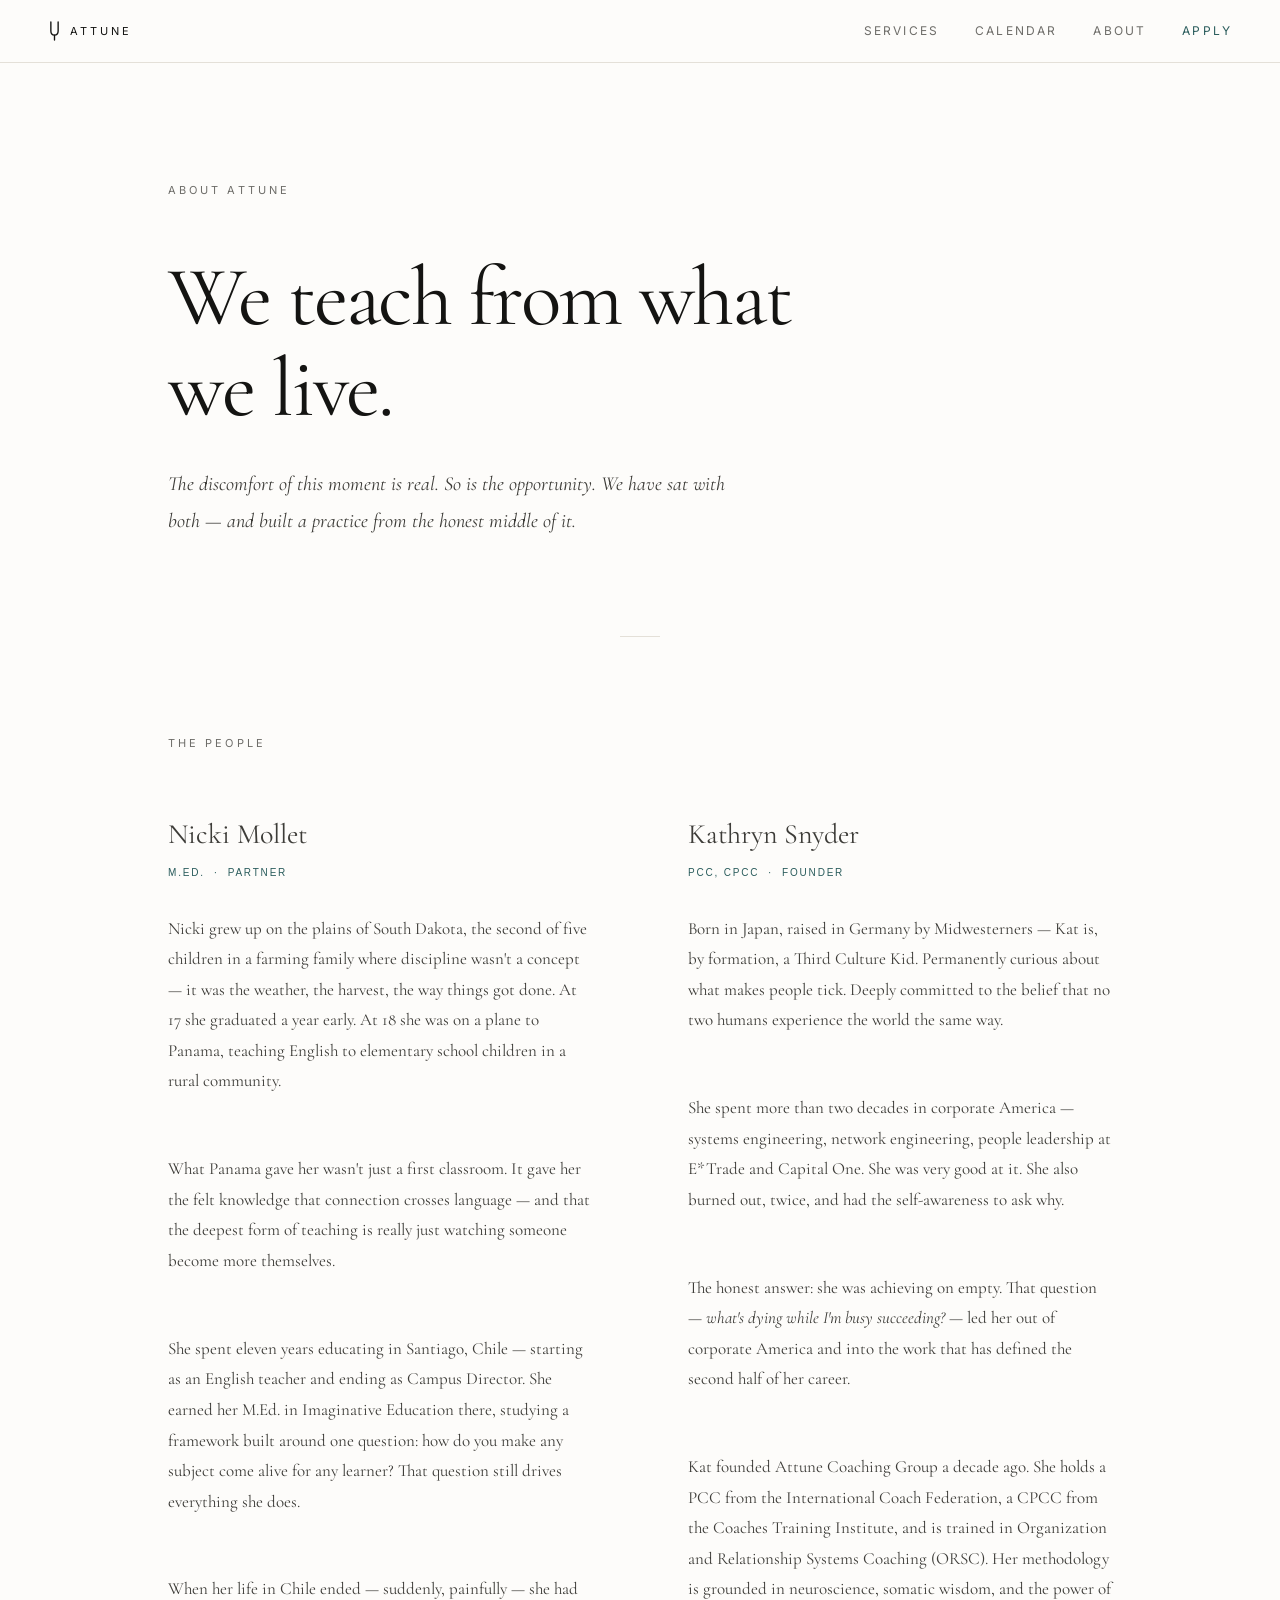
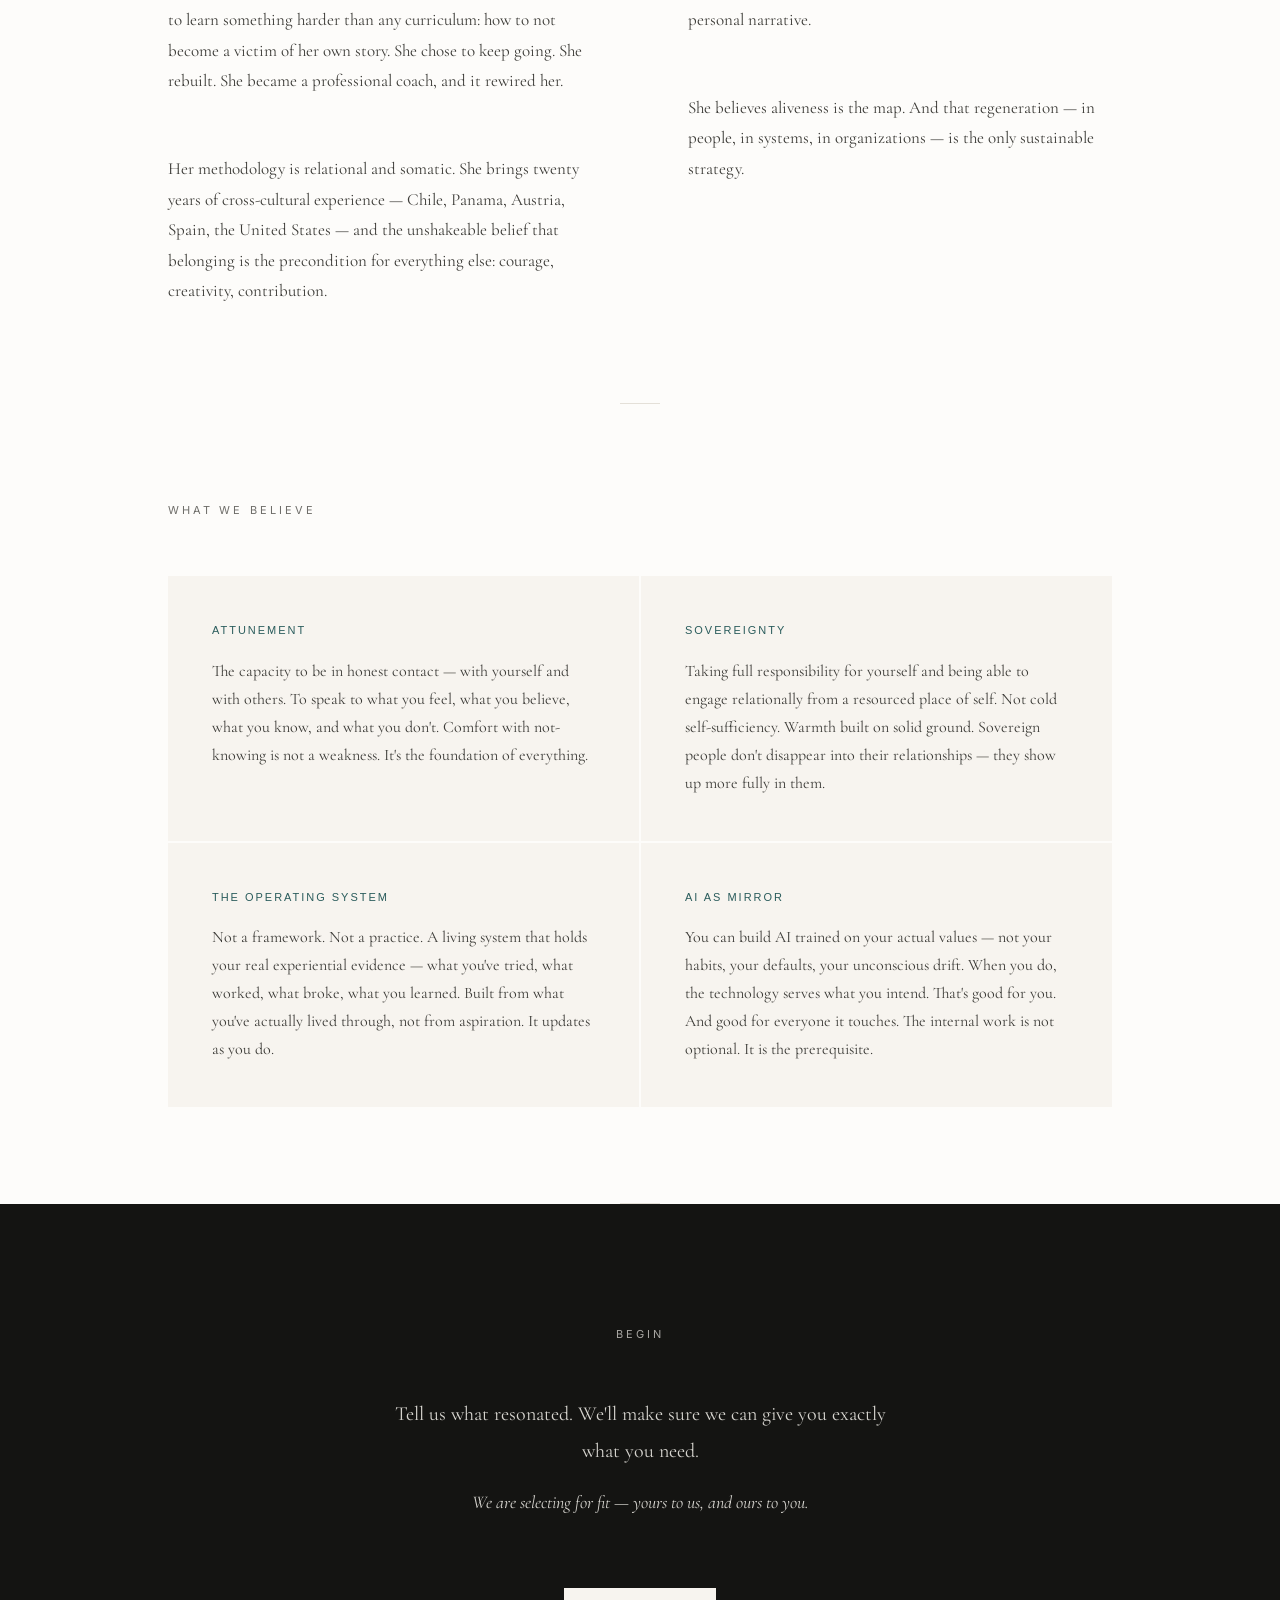
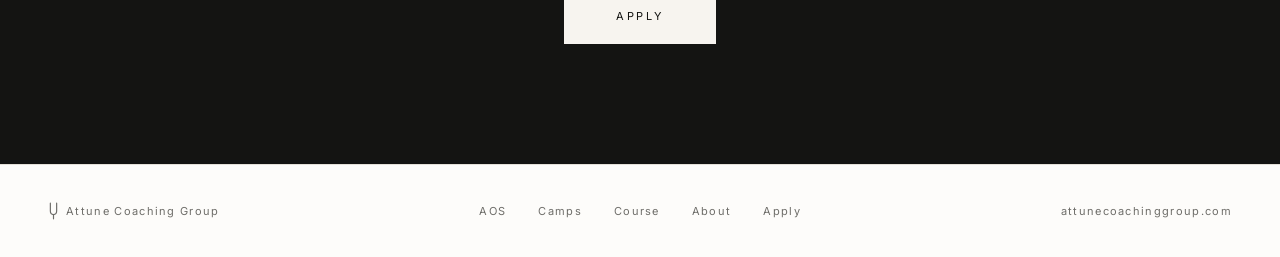
==== about.html @ bf40c465 "Launch Attune website with accessibility improvements Initial commit of the Attune Coaching Group we" ====
<!DOCTYPE html>
<html lang="en">
<head>
  <meta charset="UTF-8">
  <meta name="viewport" content="width=device-width, initial-scale=1.0">
  <title>About — Attune</title>
  <link rel="icon" type="image/svg+xml" href="favicon.svg">
  <link rel="stylesheet" href="style.css">
  <style>
    .about-hero { padding: 180px 48px 96px; max-width: var(--wide); margin: 0 auto; }
    .about-hero h1 { max-width: 700px; }
    .about-hero p { font-size: 20px; color: var(--mid); font-style: italic; max-width: 560px; margin-top: 32px; }
    .team-full { display: grid; grid-template-columns: 1fr 1fr; gap: 96px; margin-top: 56px; }
    @media (max-width: 700px) { .team-full { grid-template-columns: 1fr; gap: 64px; } }
    .team-full .name { font-size: 28px; font-weight: normal; margin-bottom: 4px; }
    .team-full .title {
      font-family: 'Helvetica Neue', Arial, sans-serif;
      font-size: 10px; letter-spacing: 0.18em;
      text-transform: uppercase; color: var(--accent); margin-bottom: 32px;
    }
    .team-full p { font-size: 17px; color: var(--mid); line-height: 1.8; }
    .belief-grid { display: grid; grid-template-columns: 1fr 1fr; gap: 2px; margin-top: 56px; }
    @media (max-width: 640px) { .belief-grid { grid-template-columns: 1fr; } }
    .belief { background: var(--cream); padding: 44px; }
    .belief strong { display: block; font-family: 'Helvetica Neue', Arial, sans-serif; font-size: 11px; letter-spacing: 0.18em; text-transform: uppercase; color: var(--accent); margin-bottom: 16px; font-weight: normal; }
    .belief p { font-size: 16px; color: var(--mid); line-height: 1.75; margin: 0; }
  </style>
</head>
<body>
<a class="skip-link" href="#main-content">Skip to main content</a>

<nav aria-label="Main navigation">
  <a href="index.html" class="nav-logo"><svg xmlns="http://www.w3.org/2000/svg" width="13" height="20" viewBox="0 0 14 22" fill="none" stroke="currentColor" stroke-width="1.5" stroke-linecap="round" stroke-linejoin="round" aria-hidden="true" focusable="false"><path d="M3 1v10q0 4.5 4 4.5q4 0 4-4.5v-10"/><line x1="7" y1="15.5" x2="7" y2="21"/></svg>Attune</a>
  <div class="nav-links">
    <a href="index.html#work">Services</a>
    <a href="calendar.html">Calendar</a>
    <a href="about.html">About</a>
    <a href="apply.html" class="cta">Apply</a>
  </div>
</nav>

<main id="main-content">
<div class="about-hero">
  <span class="label">About Attune</span>
  <h1>We teach from what we live.</h1>
  <p>The discomfort of this moment is real. So is the opportunity. We have sat with both — and built a practice from the honest middle of it.</p>
</div>

<div class="divider"></div>

<section class="wide">
  <span class="label">The People</span>
  <div class="team-full">
    <div>
      <p class="name">Nicki Mollet</p>
      <p class="title">M.Ed. &nbsp;·&nbsp; Partner</p>
      <p>Nicki grew up on the plains of South Dakota, the second of five children in a farming family where discipline wasn't a concept — it was the weather, the harvest, the way things got done. At 17 she graduated a year early. At 18 she was on a plane to Panama, teaching English to elementary school children in a rural community.</p>
      <br>
      <p>What Panama gave her wasn't just a first classroom. It gave her the felt knowledge that connection crosses language — and that the deepest form of teaching is really just watching someone become more themselves.</p>
      <br>
      <p>She spent eleven years educating in Santiago, Chile — starting as an English teacher and ending as Campus Director. She earned her M.Ed. in Imaginative Education there, studying a framework built around one question: how do you make any subject come alive for any learner? That question still drives everything she does.</p>
      <br>
      <p>When her life in Chile ended — suddenly, painfully — she had to learn something harder than any curriculum: how to not become a victim of her own story. She chose to keep going. She rebuilt. She became a professional coach, and it rewired her.</p>
      <br>
      <p>Her methodology is relational and somatic. She brings twenty years of cross-cultural experience — Chile, Panama, Austria, Spain, the United States — and the unshakeable belief that belonging is the precondition for everything else: courage, creativity, contribution.</p>
    </div>
    <div>
      <p class="name">Kathryn Snyder</p>
      <p class="title">PCC, CPCC &nbsp;·&nbsp; Founder</p>
      <p>Born in Japan, raised in Germany by Midwesterners — Kat is, by formation, a Third Culture Kid. Permanently curious about what makes people tick. Deeply committed to the belief that no two humans experience the world the same way.</p>
      <br>
      <p>She spent more than two decades in corporate America — systems engineering, network engineering, people leadership at E*Trade and Capital One. She was very good at it. She also burned out, twice, and had the self-awareness to ask why.</p>
      <br>
      <p>The honest answer: she was achieving on empty. That question — <em>what's dying while I'm busy succeeding?</em> — led her out of corporate America and into the work that has defined the second half of her career.</p>
      <br>
      <p>Kat founded Attune Coaching Group a decade ago. She holds a PCC from the International Coach Federation, a CPCC from the Coaches Training Institute, and is trained in Organization and Relationship Systems Coaching (ORSC). Her methodology is grounded in neuroscience, somatic wisdom, and the power of personal narrative.</p>
      <br>
      <p>She believes aliveness is the map. And that regeneration — in people, in systems, in organizations — is the only sustainable strategy.</p>
    </div>
  </div>
</section>

<div class="divider"></div>

<section class="wide">
  <span class="label">What We Believe</span>
  <div class="belief-grid">
    <div class="belief">
      <strong>Attunement</strong>
      <p>The capacity to be in honest contact — with yourself and with others. To speak to what you feel, what you believe, what you know, and what you don't. Comfort with not-knowing is not a weakness. It's the foundation of everything.</p>
    </div>
    <div class="belief">
      <strong>Sovereignty</strong>
      <p>Taking full responsibility for yourself and being able to engage relationally from a resourced place of self. Not cold self-sufficiency. Warmth built on solid ground. Sovereign people don't disappear into their relationships — they show up more fully in them.</p>
    </div>
    <div class="belief">
      <strong>The Operating System</strong>
      <p>Not a framework. Not a practice. A living system that holds your real experiential evidence — what you've tried, what worked, what broke, what you learned. Built from what you've actually lived through, not from aspiration. It updates as you do.</p>
    </div>
    <div class="belief">
      <strong>AI as Mirror</strong>
      <p>You can build AI trained on your actual values — not your habits, your defaults, your unconscious drift. When you do, the technology serves what you intend. That's good for you. And good for everyone it touches. The internal work is not optional. It is the prerequisite.</p>
    </div>
  </div>
</section>

<div class="divider"></div>

<div class="cta-section">
  <span class="label">Begin</span>
  <p>Tell us what resonated. We'll make sure we can give you exactly what you need.</p>
  <p style="font-style: italic; font-size: 18px;">We are selecting for fit — yours to us, and ours to you.</p>
  <a href="mailto:nicki@attunecoachinggroup.com,kathryn@attunecoachinggroup.com?subject=Attune%20%E2%80%94%20Let%27s%20connect&body=Hi%20Nicki%20and%20Kat%2C%0A%0AWhat%20resonated%20with%20me%3A%0A%0AWhat%20I%27m%20looking%20for%3A%0A%0A" class="btn btn-light">Apply</a>
</div>

</main>

<footer>
  <span style="display:inline-flex;align-items:center;gap:7px;"><svg xmlns="http://www.w3.org/2000/svg" width="11" height="18" viewBox="0 0 14 22" fill="none" stroke="currentColor" stroke-width="1.5" stroke-linecap="round" stroke-linejoin="round"><path d="M3 1v10q0 4.5 4 4.5q4 0 4-4.5v-10"/><line x1="7" y1="15.5" x2="7" y2="21"/></svg>Attune Coaching Group</span>
  <div style="display:flex; gap: 32px;">
    <a href="aos.html">AOS</a>
    <a href="camps.html">Camps</a>
    <a href="course.html">Course</a>
    <a href="about.html">About</a>
    <a href="apply.html">Apply</a>
  </div>
  <span>attunecoachinggroup.com</span>
</footer>

</body>
</html>
---- style.css ----
@import url('https://fonts.googleapis.com/css2?family=Cormorant+Garamond:ital,wght@0,300;0,400;0,500;1,300;1,400;1,500&family=Inter:wght@300;400;500&display=swap');

*, *::before, *::after { box-sizing: border-box; margin: 0; padding: 0; }

:root {
  --cream: #F7F4EF;
  --white: #FDFCFA;
  --dark: #141412;
  --mid: #3D3C38;
  --muted: #6E6D69;
  --accent: #2A5C5C;
  --rule: #E4E0D8;
  --max: 680px;
  --wide: 1040px;
}

html { scroll-behavior: smooth; }

/* Skip navigation — visible on focus only */
.skip-link {
  position: absolute;
  top: -56px;
  left: 24px;
  z-index: 999;
  padding: 14px 24px;
  background: var(--accent);
  color: #fff;
  font-family: 'Inter', 'Helvetica Neue', Arial, sans-serif;
  font-size: 14px;
  letter-spacing: 0.05em;
  text-decoration: none;
  border-radius: 0 0 4px 4px;
  transition: top 0.15s ease;
}
.skip-link:focus { top: 0; }

/* Keyboard focus — visible and styled */
:focus-visible {
  outline: 2px solid var(--accent);
  outline-offset: 3px;
}
a:focus-visible { border-radius: 1px; }

body {
  background: var(--white);
  color: var(--dark);
  font-family: 'Cormorant Garamond', Georgia, serif;
  font-size: 19px;
  line-height: 1.85;
  -webkit-font-smoothing: antialiased;
}

/* NAV */
nav {
  position: fixed;
  top: 0; left: 0; right: 0;
  z-index: 100;
  padding: 20px 48px;
  display: flex;
  justify-content: space-between;
  align-items: center;
  background: rgba(253,252,250,0.92);
  backdrop-filter: blur(12px);
  border-bottom: 1px solid var(--rule);
}
.nav-logo {
  font-family: 'Inter', 'Helvetica Neue', Arial, sans-serif;
  font-size: 11px;
  letter-spacing: 0.28em;
  text-transform: uppercase;
  color: var(--dark);
  text-decoration: none;
  display: inline-flex;
  align-items: center;
  gap: 9px;
}
.nav-logo svg { flex-shrink: 0; }
.nav-links {
  display: flex;
  gap: 36px;
  align-items: center;
}
.nav-links a {
  font-family: 'Inter', 'Helvetica Neue', Arial, sans-serif;
  font-size: 12px;
  letter-spacing: 0.18em;
  text-transform: uppercase;
  color: var(--muted);
  text-decoration: none;
  transition: color 0.2s;
}
.nav-links a:hover { color: var(--dark); }
.nav-links a.cta { color: var(--accent); }

/* LAYOUT */
section {
  max-width: var(--max);
  margin: 0 auto;
  padding: 96px 24px;
}
section.wide {
  max-width: var(--wide);
  padding: 96px 48px;
}
section.full {
  max-width: 100%;
  padding: 120px 48px;
}
@media (max-width: 600px) {
  nav { padding: 20px 24px; }
  section, section.wide, section.full { padding: 72px 24px; }
}

/* TYPOGRAPHY */
.label {
  font-family: 'Inter', 'Helvetica Neue', Arial, sans-serif;
  font-size: 11px;
  letter-spacing: 0.28em;
  text-transform: uppercase;
  color: var(--muted);
  margin-bottom: 52px;
  display: block;
}
h1 {
  font-size: clamp(44px, 7vw, 84px);
  font-weight: normal;
  line-height: 1.08;
  letter-spacing: -0.025em;
}
h2 {
  font-size: clamp(28px, 4vw, 44px);
  font-weight: normal;
  line-height: 1.2;
  letter-spacing: -0.01em;
}
h3 {
  font-size: 22px;
  font-weight: normal;
  margin-bottom: 16px;
}
p { margin-bottom: 22px; }
p:last-child { margin-bottom: 0; }
em { font-style: italic; }

/* DIVIDER */
.divider {
  width: 40px;
  height: 1px;
  background: var(--rule);
  margin: 0 auto;
}

/* BUTTONS */
.btn {
  display: inline-block;
  font-family: 'Inter', 'Helvetica Neue', Arial, sans-serif;
  font-size: 11px;
  letter-spacing: 0.22em;
  text-transform: uppercase;
  text-decoration: none;
  padding: 18px 52px;
  transition: opacity 0.2s;
}
.btn-dark { background: var(--dark); color: var(--cream); }
.btn-light { background: var(--cream); color: var(--dark); }
.btn:hover { opacity: 0.75; }

/* CTA SECTION */
.cta-section {
  background: var(--dark);
  color: var(--cream);
  text-align: center;
  padding: 120px 24px;
}
.cta-section .label { color: rgba(247,244,239,0.65); }
.cta-section p { color: rgba(247,244,239,0.85); max-width: 520px; margin: 0 auto 16px; font-size: 20px; }
.cta-section .note { font-size: 13px; font-family: 'Inter', 'Helvetica Neue', Arial, sans-serif; letter-spacing: 0.1em; color: rgba(247,244,239,0.6); margin-top: 28px; }
.cta-section .btn { margin-top: 52px; }

.offer-subtitle {
  font-family: 'Inter', 'Helvetica Neue', Arial, sans-serif;
  font-size: 10px;
  letter-spacing: 0.14em;
  text-transform: uppercase;
  margin-bottom: 20px;
  font-style: normal;
  display: block;
}
.offer-card.featured .offer-subtitle { color: rgba(247,244,239,0.65); }
.offer-card .offer-subtitle { color: var(--muted); }

/* FOOTER */
footer {
  padding: 36px 48px;
  display: flex;
  justify-content: space-between;
  align-items: center;
  font-family: 'Inter', 'Helvetica Neue', Arial, sans-serif;
  font-size: 11px;
  letter-spacing: 0.12em;
  color: var(--muted);
  border-top: 1px solid var(--rule);
}
footer a { color: var(--muted); text-decoration: none; }
footer a:hover { color: var(--dark); }
@media (max-width: 600px) {
  footer { flex-direction: column; gap: 12px; text-align: center; padding: 36px 24px; }
}

/* LISTS */
ul.clean { list-style: none; }
ul.clean li {
  padding: 14px 0;
  font-size: 16px;
  line-height: 1.6;
  color: var(--mid);
  border-bottom: 1px solid var(--rule);
}
ul.clean li:last-child { border-bottom: none; }

ul.dashed { list-style: none; }
ul.dashed li {
  padding: 14px 0 14px 20px;
  font-size: 16px;
  line-height: 1.6;
  color: var(--mid);
  border-bottom: 1px solid var(--rule);
  position: relative;
}
ul.dashed li::before { content: '—'; position: absolute; left: 0; color: var(--accent); }
ul.dashed li:last-child { border-bottom: none; }
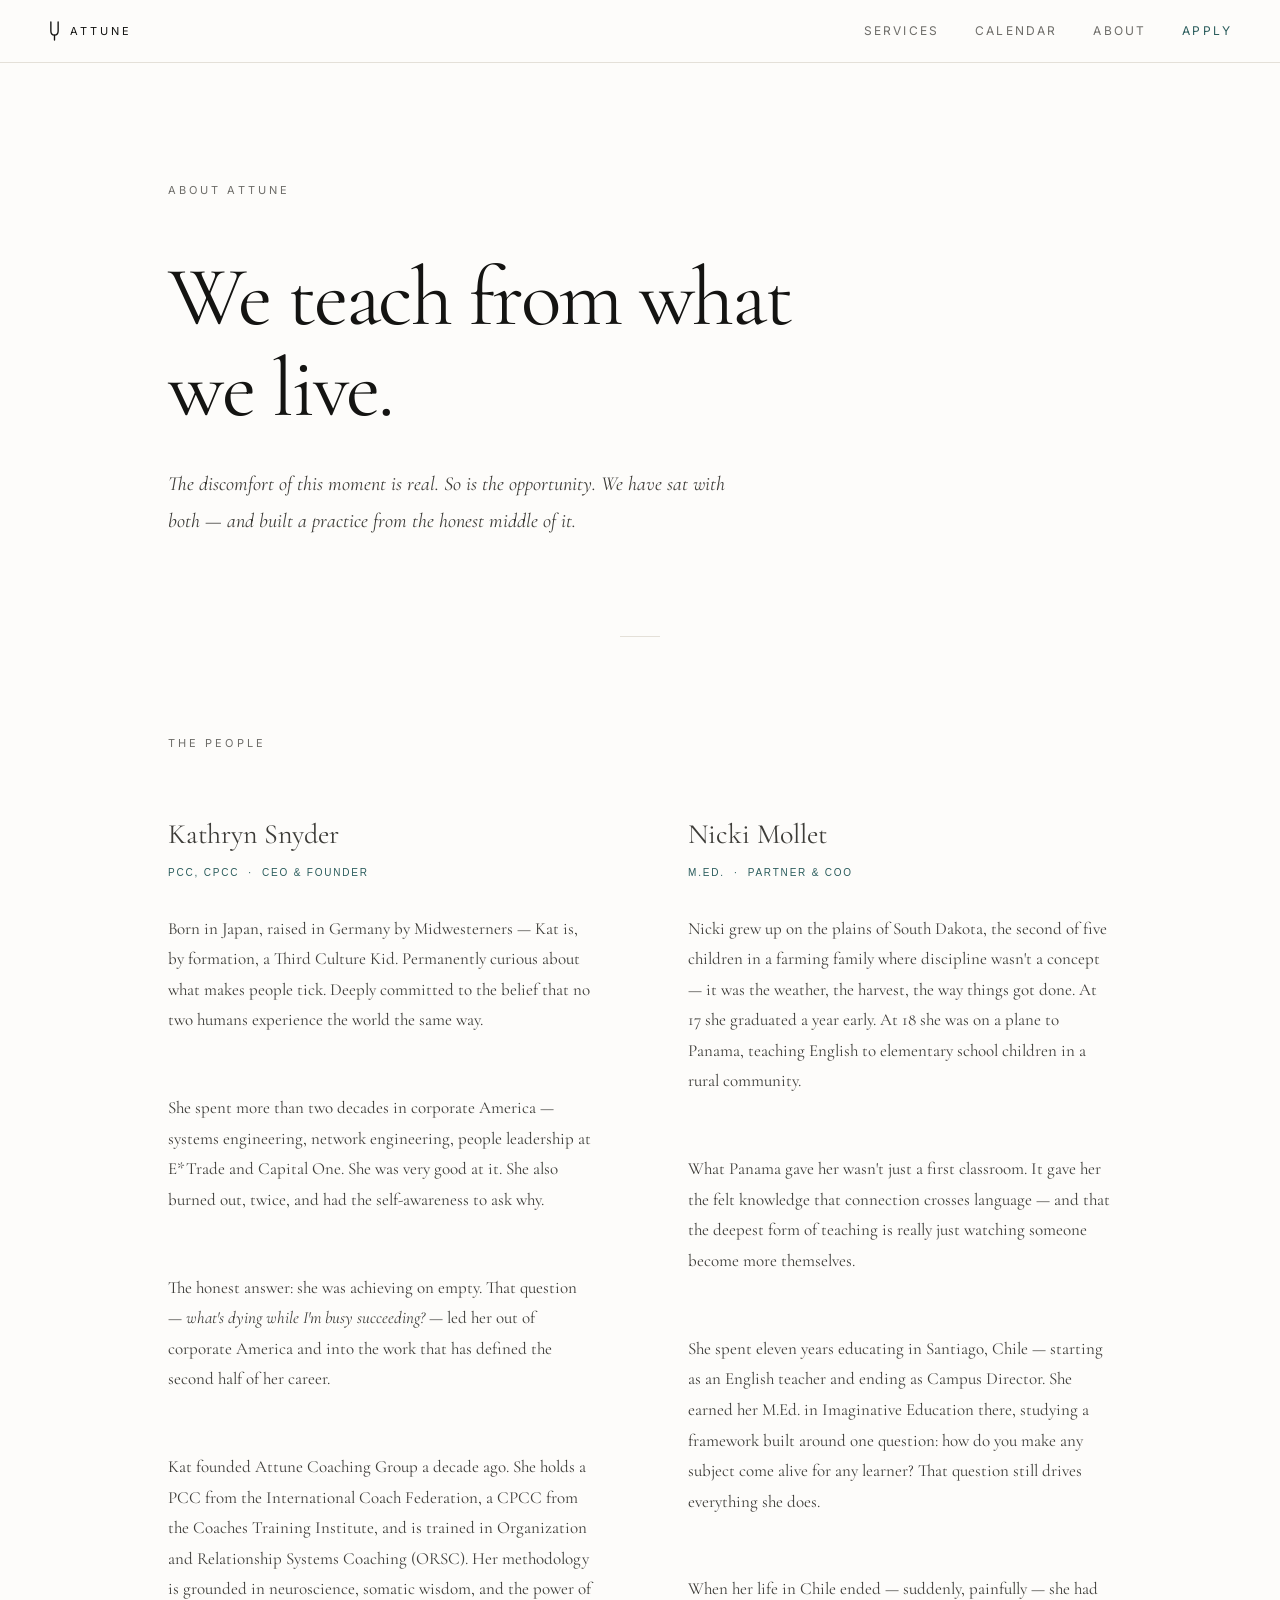
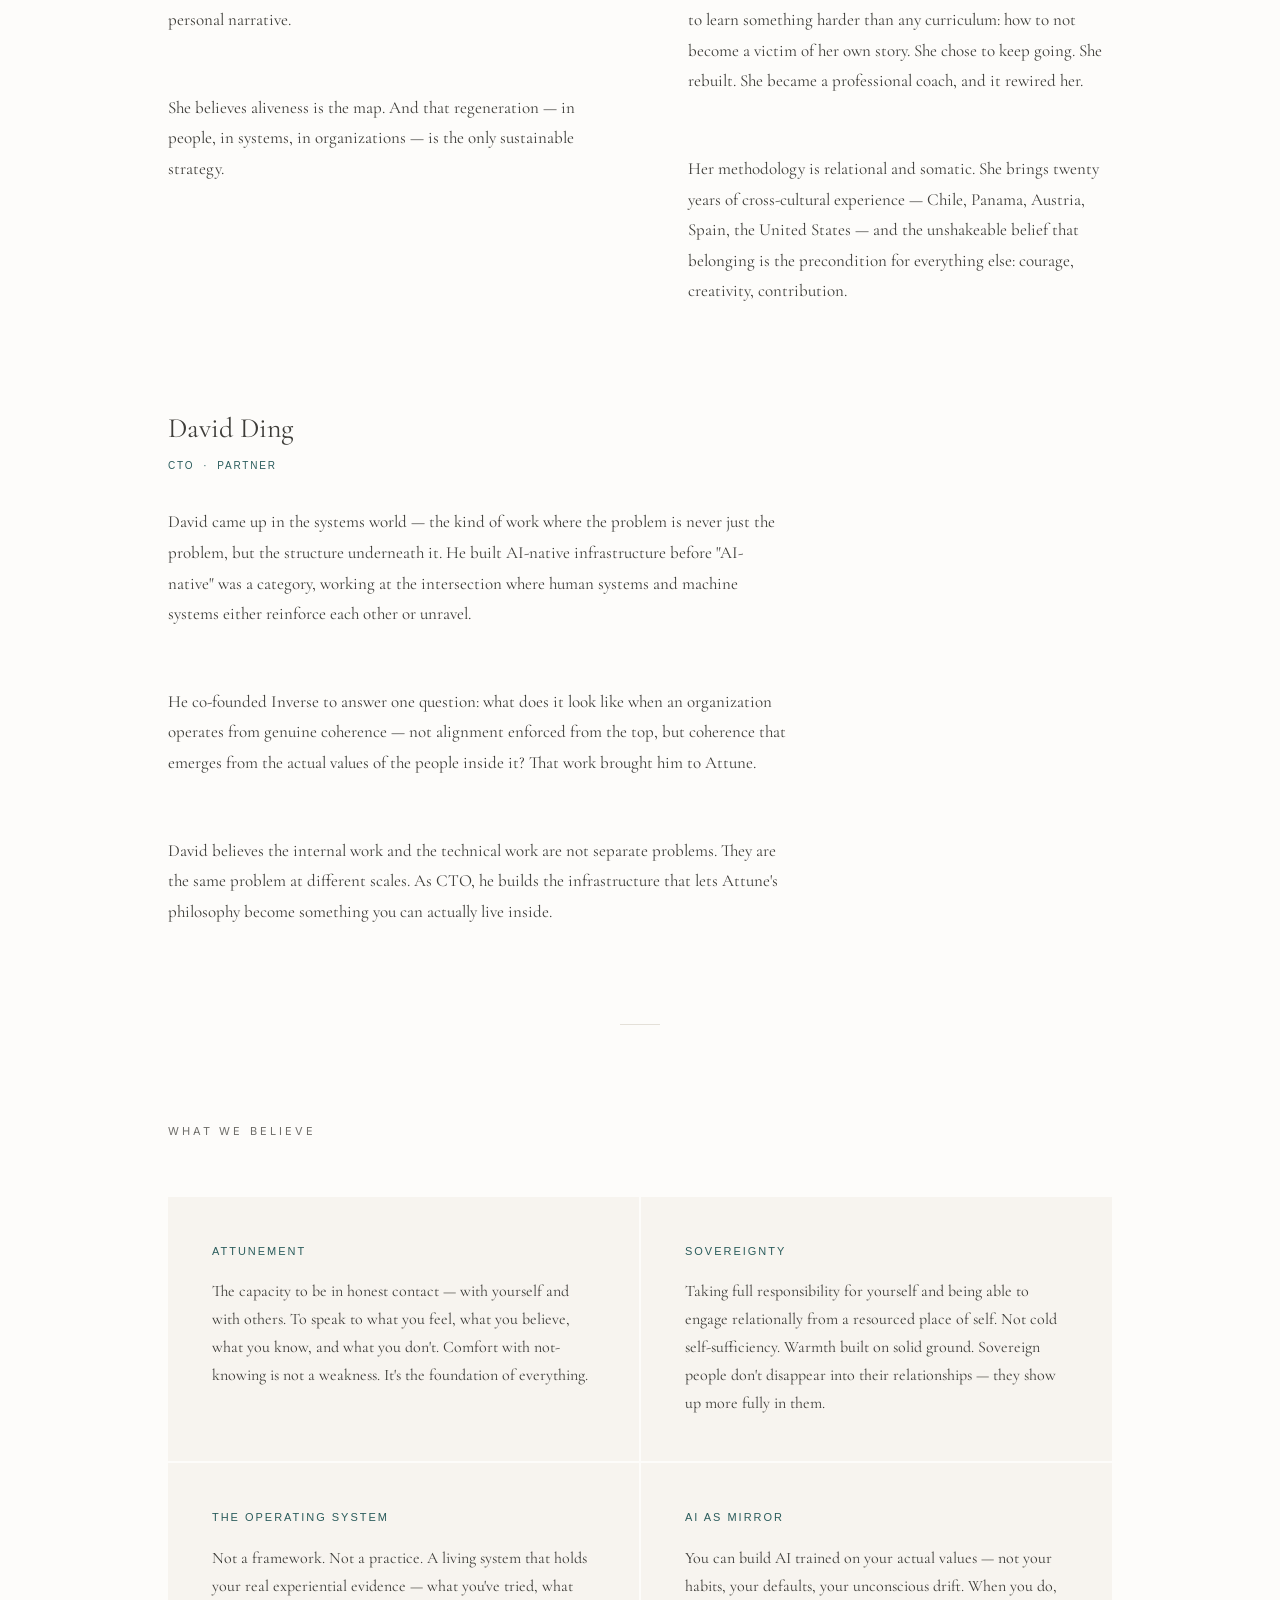
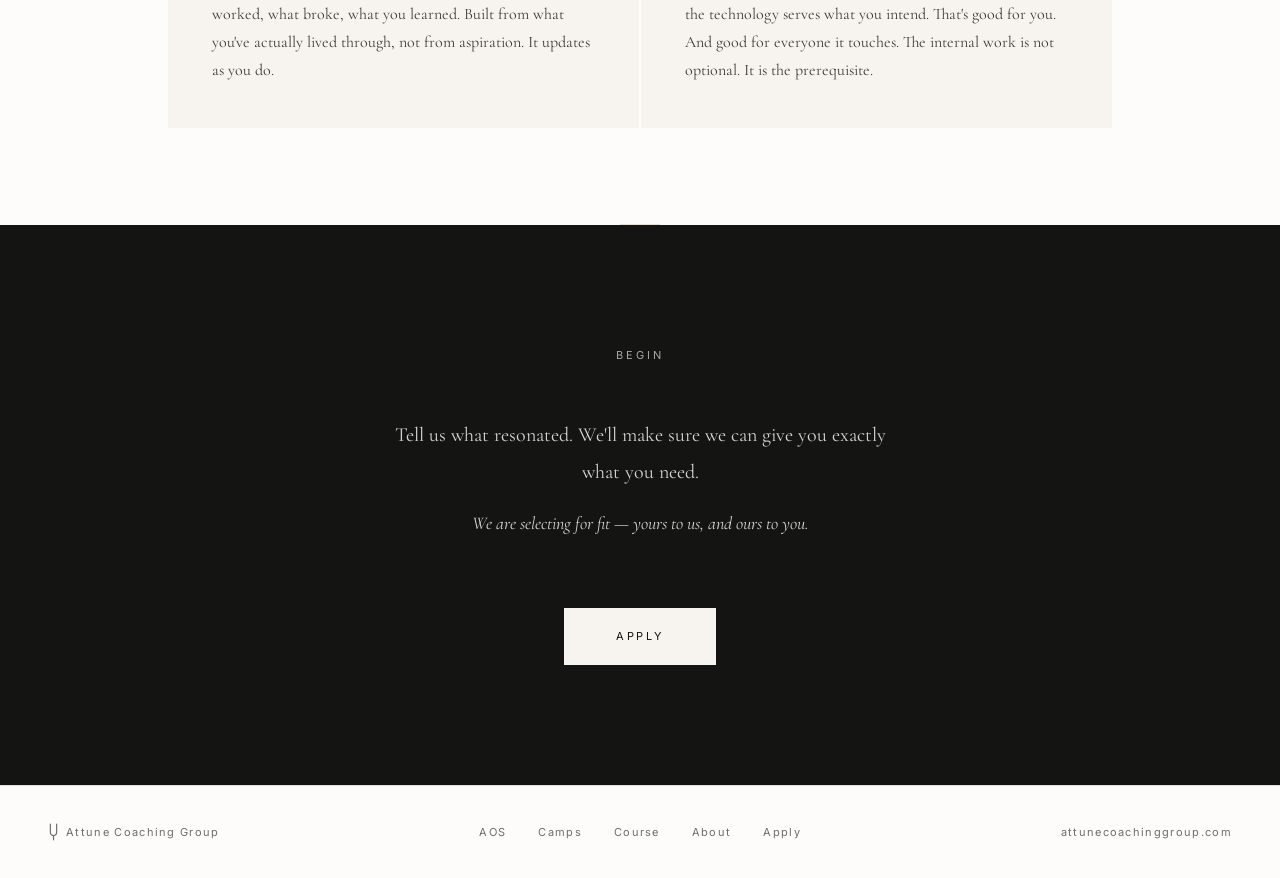
==== commit 342664a8: "Add David Ding as CTO; update Kat to CEO & Founder, Nicki to Partner & COO David's full bio on the a" ====
--- a/about.html
+++ b/about.html
@@ -12,6 +12,8 @@
     .about-hero p { font-size: 20px; color: var(--mid); font-style: italic; max-width: 560px; margin-top: 32px; }
     .team-full { display: grid; grid-template-columns: 1fr 1fr; gap: 96px; margin-top: 56px; }
     @media (max-width: 700px) { .team-full { grid-template-columns: 1fr; gap: 64px; } }
+    .team-cto { grid-column: 1 / -1; }
+    .team-cto .cto-bio { max-width: 620px; }
     .team-full .name { font-size: 28px; font-weight: normal; margin-bottom: 4px; }
     .team-full .title {
       font-family: 'Helvetica Neue', Arial, sans-serif;
@@ -52,8 +54,21 @@
   <span class="label">The People</span>
   <div class="team-full">
     <div>
+      <p class="name">Kathryn Snyder</p>
+      <p class="title">PCC, CPCC &nbsp;·&nbsp; CEO &amp; Founder</p>
+      <p>Born in Japan, raised in Germany by Midwesterners — Kat is, by formation, a Third Culture Kid. Permanently curious about what makes people tick. Deeply committed to the belief that no two humans experience the world the same way.</p>
+      <br>
+      <p>She spent more than two decades in corporate America — systems engineering, network engineering, people leadership at E*Trade and Capital One. She was very good at it. She also burned out, twice, and had the self-awareness to ask why.</p>
+      <br>
+      <p>The honest answer: she was achieving on empty. That question — <em>what's dying while I'm busy succeeding?</em> — led her out of corporate America and into the work that has defined the second half of her career.</p>
+      <br>
+      <p>Kat founded Attune Coaching Group a decade ago. She holds a PCC from the International Coach Federation, a CPCC from the Coaches Training Institute, and is trained in Organization and Relationship Systems Coaching (ORSC). Her methodology is grounded in neuroscience, somatic wisdom, and the power of personal narrative.</p>
+      <br>
+      <p>She believes aliveness is the map. And that regeneration — in people, in systems, in organizations — is the only sustainable strategy.</p>
+    </div>
+    <div>
       <p class="name">Nicki Mollet</p>
-      <p class="title">M.Ed. &nbsp;·&nbsp; Partner</p>
+      <p class="title">M.Ed. &nbsp;·&nbsp; Partner &amp; COO</p>
       <p>Nicki grew up on the plains of South Dakota, the second of five children in a farming family where discipline wasn't a concept — it was the weather, the harvest, the way things got done. At 17 she graduated a year early. At 18 she was on a plane to Panama, teaching English to elementary school children in a rural community.</p>
       <br>
       <p>What Panama gave her wasn't just a first classroom. It gave her the felt knowledge that connection crosses language — and that the deepest form of teaching is really just watching someone become more themselves.</p>
@@ -64,18 +79,16 @@
       <br>
       <p>Her methodology is relational and somatic. She brings twenty years of cross-cultural experience — Chile, Panama, Austria, Spain, the United States — and the unshakeable belief that belonging is the precondition for everything else: courage, creativity, contribution.</p>
     </div>
-    <div>
-      <p class="name">Kathryn Snyder</p>
-      <p class="title">PCC, CPCC &nbsp;·&nbsp; Founder</p>
-      <p>Born in Japan, raised in Germany by Midwesterners — Kat is, by formation, a Third Culture Kid. Permanently curious about what makes people tick. Deeply committed to the belief that no two humans experience the world the same way.</p>
-      <br>
-      <p>She spent more than two decades in corporate America — systems engineering, network engineering, people leadership at E*Trade and Capital One. She was very good at it. She also burned out, twice, and had the self-awareness to ask why.</p>
-      <br>
-      <p>The honest answer: she was achieving on empty. That question — <em>what's dying while I'm busy succeeding?</em> — led her out of corporate America and into the work that has defined the second half of her career.</p>
-      <br>
-      <p>Kat founded Attune Coaching Group a decade ago. She holds a PCC from the International Coach Federation, a CPCC from the Coaches Training Institute, and is trained in Organization and Relationship Systems Coaching (ORSC). Her methodology is grounded in neuroscience, somatic wisdom, and the power of personal narrative.</p>
-      <br>
-      <p>She believes aliveness is the map. And that regeneration — in people, in systems, in organizations — is the only sustainable strategy.</p>
+    <div class="team-cto">
+      <p class="name">David Ding</p>
+      <p class="title">CTO &nbsp;·&nbsp; Partner</p>
+      <div class="cto-bio">
+        <p>David came up in the systems world — the kind of work where the problem is never just the problem, but the structure underneath it. He built AI-native infrastructure before "AI-native" was a category, working at the intersection where human systems and machine systems either reinforce each other or unravel.</p>
+        <br>
+        <p>He co-founded Inverse to answer one question: what does it look like when an organization operates from genuine coherence — not alignment enforced from the top, but coherence that emerges from the actual values of the people inside it? That work brought him to Attune.</p>
+        <br>
+        <p>David believes the internal work and the technical work are not separate problems. They are the same problem at different scales. As CTO, he builds the infrastructure that lets Attune's philosophy become something you can actually live inside.</p>
+      </div>
     </div>
   </div>
 </section>
--- a/style.css
+++ b/style.css
@@ -109,6 +109,9 @@
 @media (max-width: 600px) {
   nav { padding: 20px 24px; }
   section, section.wide, section.full { padding: 72px 24px; }
+  /* On mobile, hide secondary nav links — keep only the CTA */
+  .nav-links a:not(.cta) { display: none; }
+  .nav-links { gap: 0; }
 }
 
 /* TYPOGRAPHY */
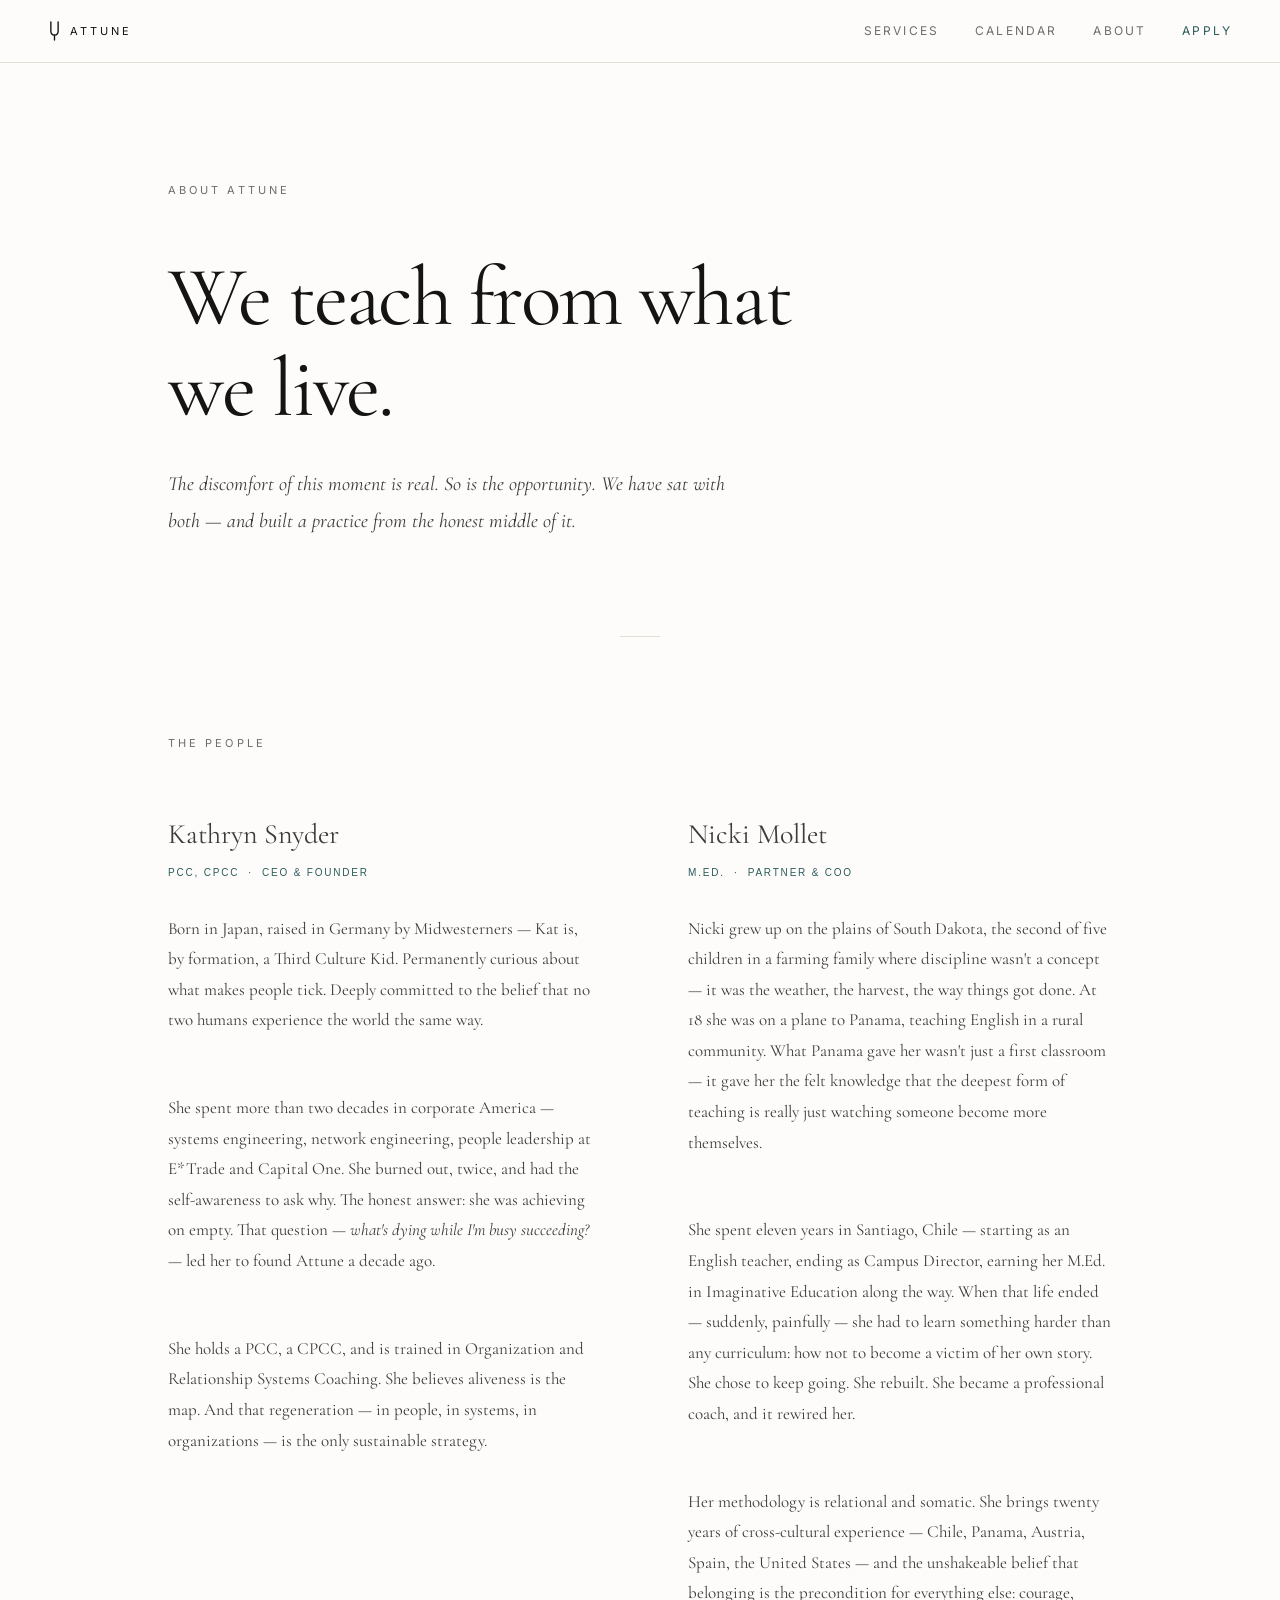
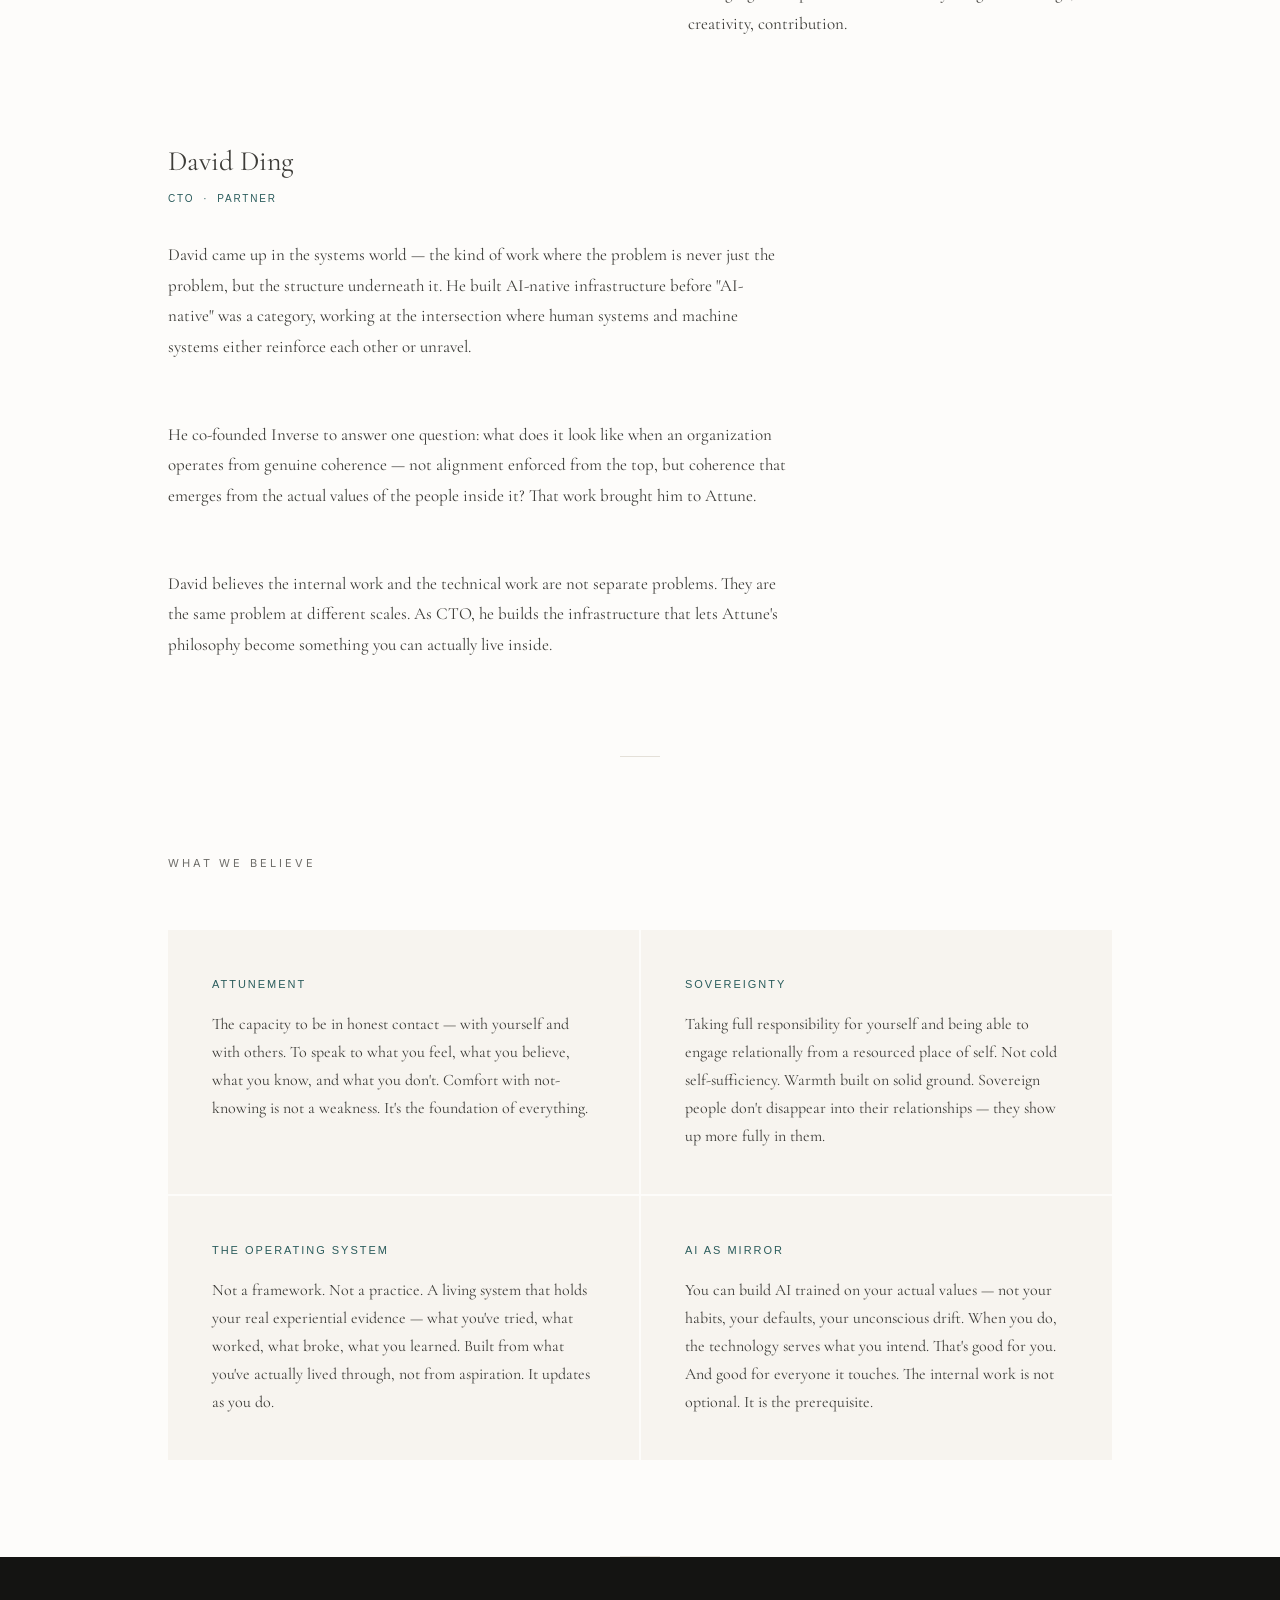
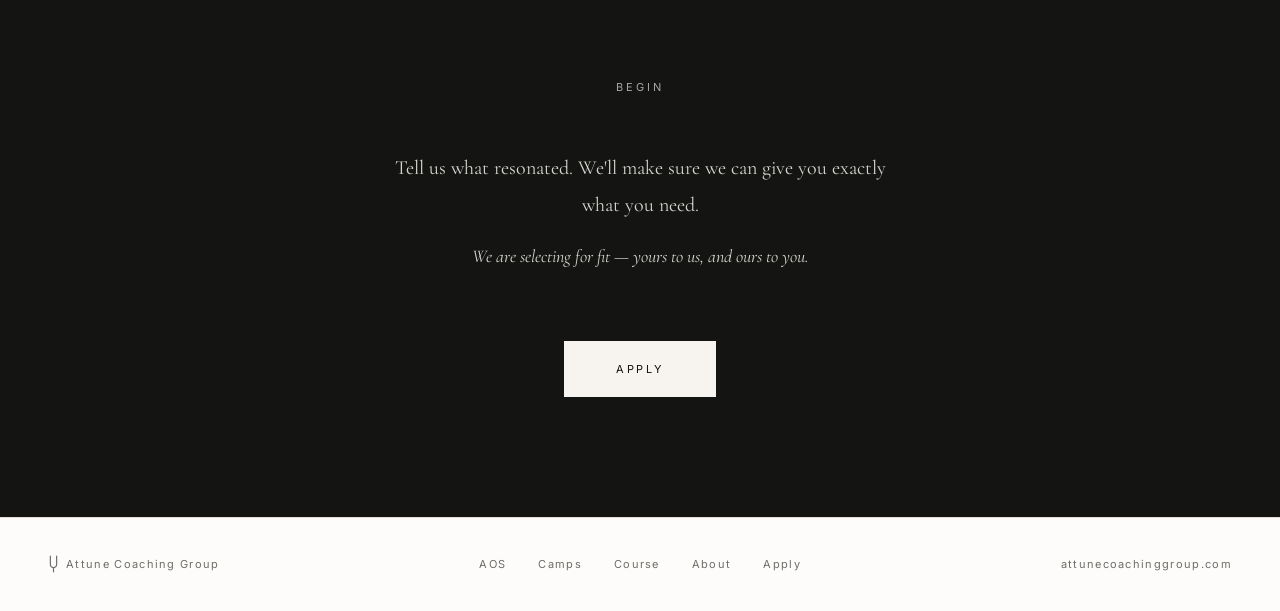
==== commit 0a99e4e1: "Trim bios to 3 paragraphs each — even pacing across all three team members Co-Authored-By: Claude So" ====
--- a/about.html
+++ b/about.html
@@ -3,6 +3,12 @@
 <head>
   <meta charset="UTF-8">
   <meta name="viewport" content="width=device-width, initial-scale=1.0">
+  <meta name="description" content="Meet the Attune team — Kathryn Snyder (CEO), Nicki Mollet (COO), and David Ding (CTO). We teach from what we live.">
+  <meta property="og:type" content="website">
+  <meta property="og:url" content="https://attunecoachinggroup.com/about.html">
+  <meta property="og:title" content="About — Attune">
+  <meta property="og:description" content="Meet the Attune team — Kathryn Snyder (CEO), Nicki Mollet (COO), and David Ding (CTO). We teach from what we live.">
+  <meta property="og:image" content="https://attunecoachinggroup.com/images/baja-beach.jpeg">
   <title>About — Attune</title>
   <link rel="icon" type="image/svg+xml" href="favicon.svg">
   <link rel="stylesheet" href="style.css">
@@ -58,24 +64,16 @@
       <p class="title">PCC, CPCC &nbsp;·&nbsp; CEO &amp; Founder</p>
       <p>Born in Japan, raised in Germany by Midwesterners — Kat is, by formation, a Third Culture Kid. Permanently curious about what makes people tick. Deeply committed to the belief that no two humans experience the world the same way.</p>
       <br>
-      <p>She spent more than two decades in corporate America — systems engineering, network engineering, people leadership at E*Trade and Capital One. She was very good at it. She also burned out, twice, and had the self-awareness to ask why.</p>
+      <p>She spent more than two decades in corporate America — systems engineering, network engineering, people leadership at E*Trade and Capital One. She burned out, twice, and had the self-awareness to ask why. The honest answer: she was achieving on empty. That question — <em>what's dying while I'm busy succeeding?</em> — led her to found Attune a decade ago.</p>
       <br>
-      <p>The honest answer: she was achieving on empty. That question — <em>what's dying while I'm busy succeeding?</em> — led her out of corporate America and into the work that has defined the second half of her career.</p>
-      <br>
-      <p>Kat founded Attune Coaching Group a decade ago. She holds a PCC from the International Coach Federation, a CPCC from the Coaches Training Institute, and is trained in Organization and Relationship Systems Coaching (ORSC). Her methodology is grounded in neuroscience, somatic wisdom, and the power of personal narrative.</p>
-      <br>
-      <p>She believes aliveness is the map. And that regeneration — in people, in systems, in organizations — is the only sustainable strategy.</p>
+      <p>She holds a PCC, a CPCC, and is trained in Organization and Relationship Systems Coaching. She believes aliveness is the map. And that regeneration — in people, in systems, in organizations — is the only sustainable strategy.</p>
     </div>
     <div>
       <p class="name">Nicki Mollet</p>
       <p class="title">M.Ed. &nbsp;·&nbsp; Partner &amp; COO</p>
-      <p>Nicki grew up on the plains of South Dakota, the second of five children in a farming family where discipline wasn't a concept — it was the weather, the harvest, the way things got done. At 17 she graduated a year early. At 18 she was on a plane to Panama, teaching English to elementary school children in a rural community.</p>
+      <p>Nicki grew up on the plains of South Dakota, the second of five children in a farming family where discipline wasn't a concept — it was the weather, the harvest, the way things got done. At 18 she was on a plane to Panama, teaching English in a rural community. What Panama gave her wasn't just a first classroom — it gave her the felt knowledge that the deepest form of teaching is really just watching someone become more themselves.</p>
       <br>
-      <p>What Panama gave her wasn't just a first classroom. It gave her the felt knowledge that connection crosses language — and that the deepest form of teaching is really just watching someone become more themselves.</p>
-      <br>
-      <p>She spent eleven years educating in Santiago, Chile — starting as an English teacher and ending as Campus Director. She earned her M.Ed. in Imaginative Education there, studying a framework built around one question: how do you make any subject come alive for any learner? That question still drives everything she does.</p>
-      <br>
-      <p>When her life in Chile ended — suddenly, painfully — she had to learn something harder than any curriculum: how to not become a victim of her own story. She chose to keep going. She rebuilt. She became a professional coach, and it rewired her.</p>
+      <p>She spent eleven years in Santiago, Chile — starting as an English teacher, ending as Campus Director, earning her M.Ed. in Imaginative Education along the way. When that life ended — suddenly, painfully — she had to learn something harder than any curriculum: how not to become a victim of her own story. She chose to keep going. She rebuilt. She became a professional coach, and it rewired her.</p>
       <br>
       <p>Her methodology is relational and somatic. She brings twenty years of cross-cultural experience — Chile, Panama, Austria, Spain, the United States — and the unshakeable belief that belonging is the precondition for everything else: courage, creativity, contribution.</p>
     </div>
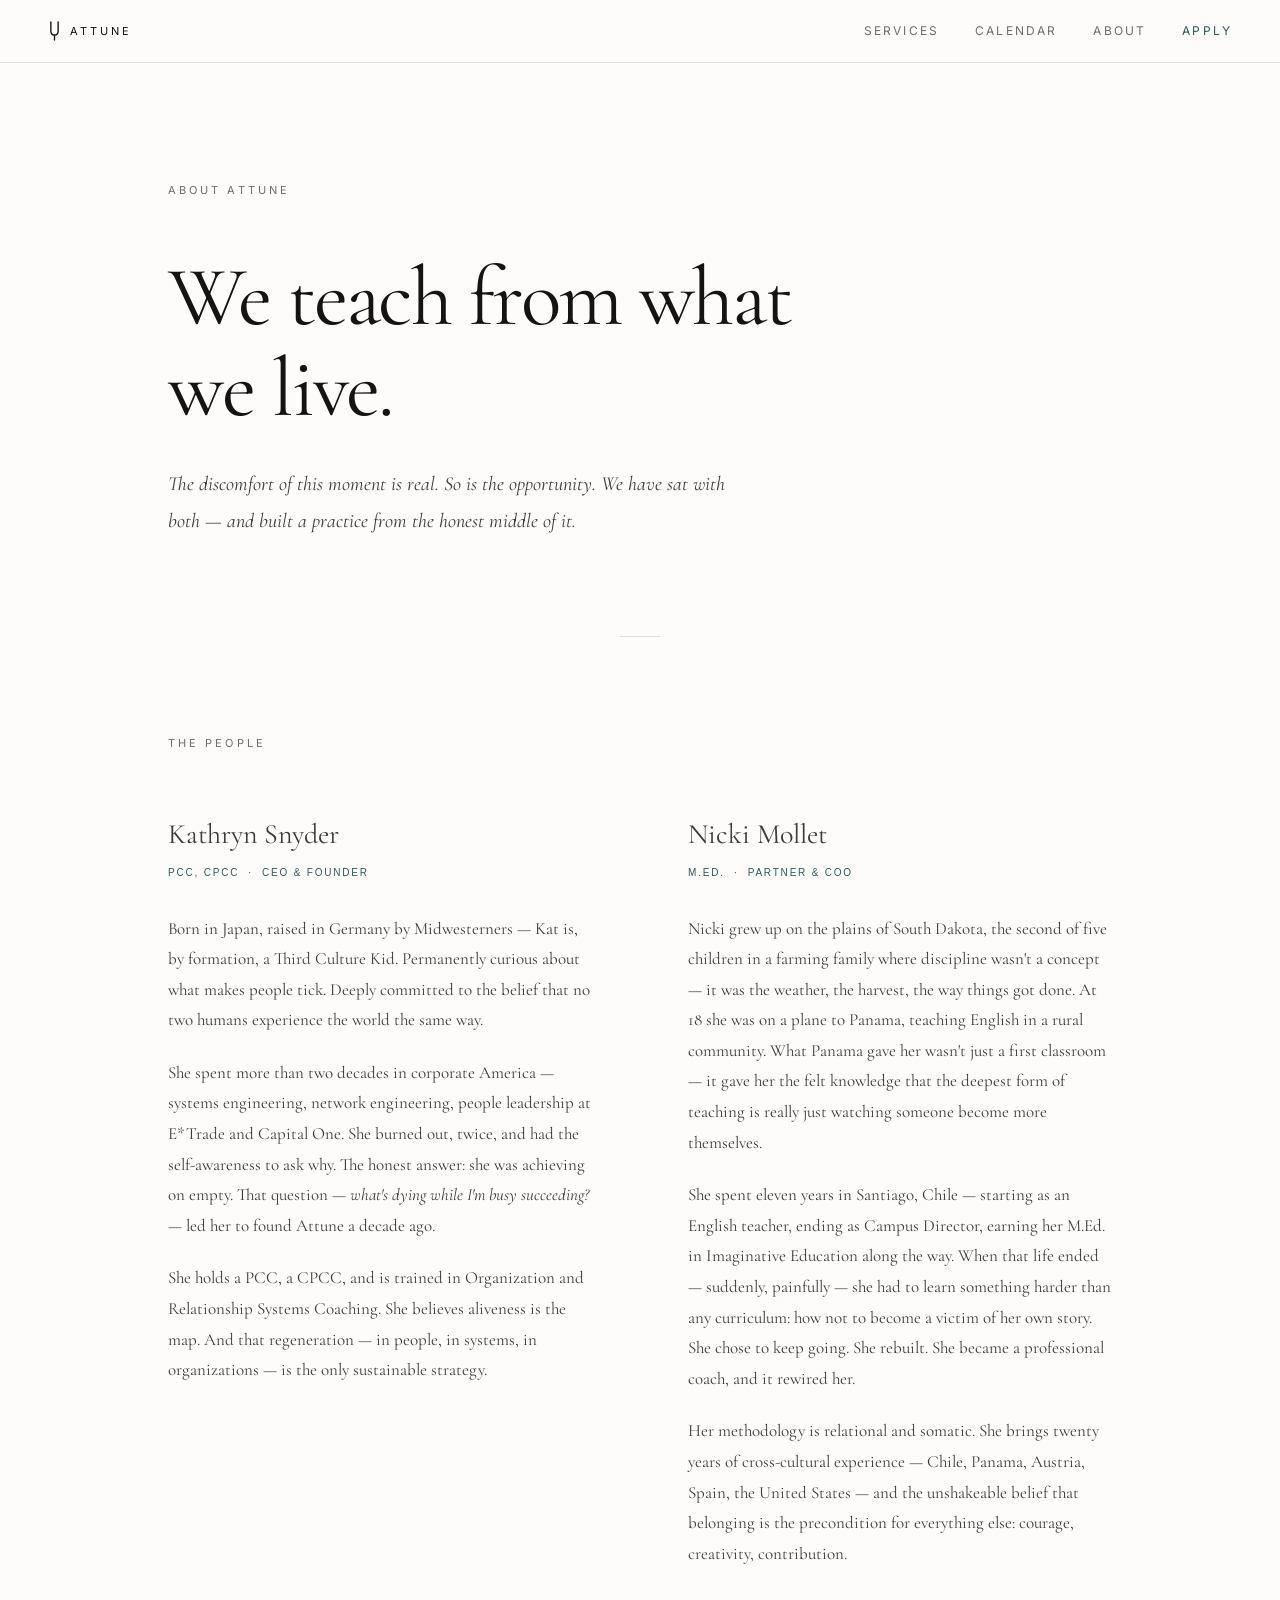
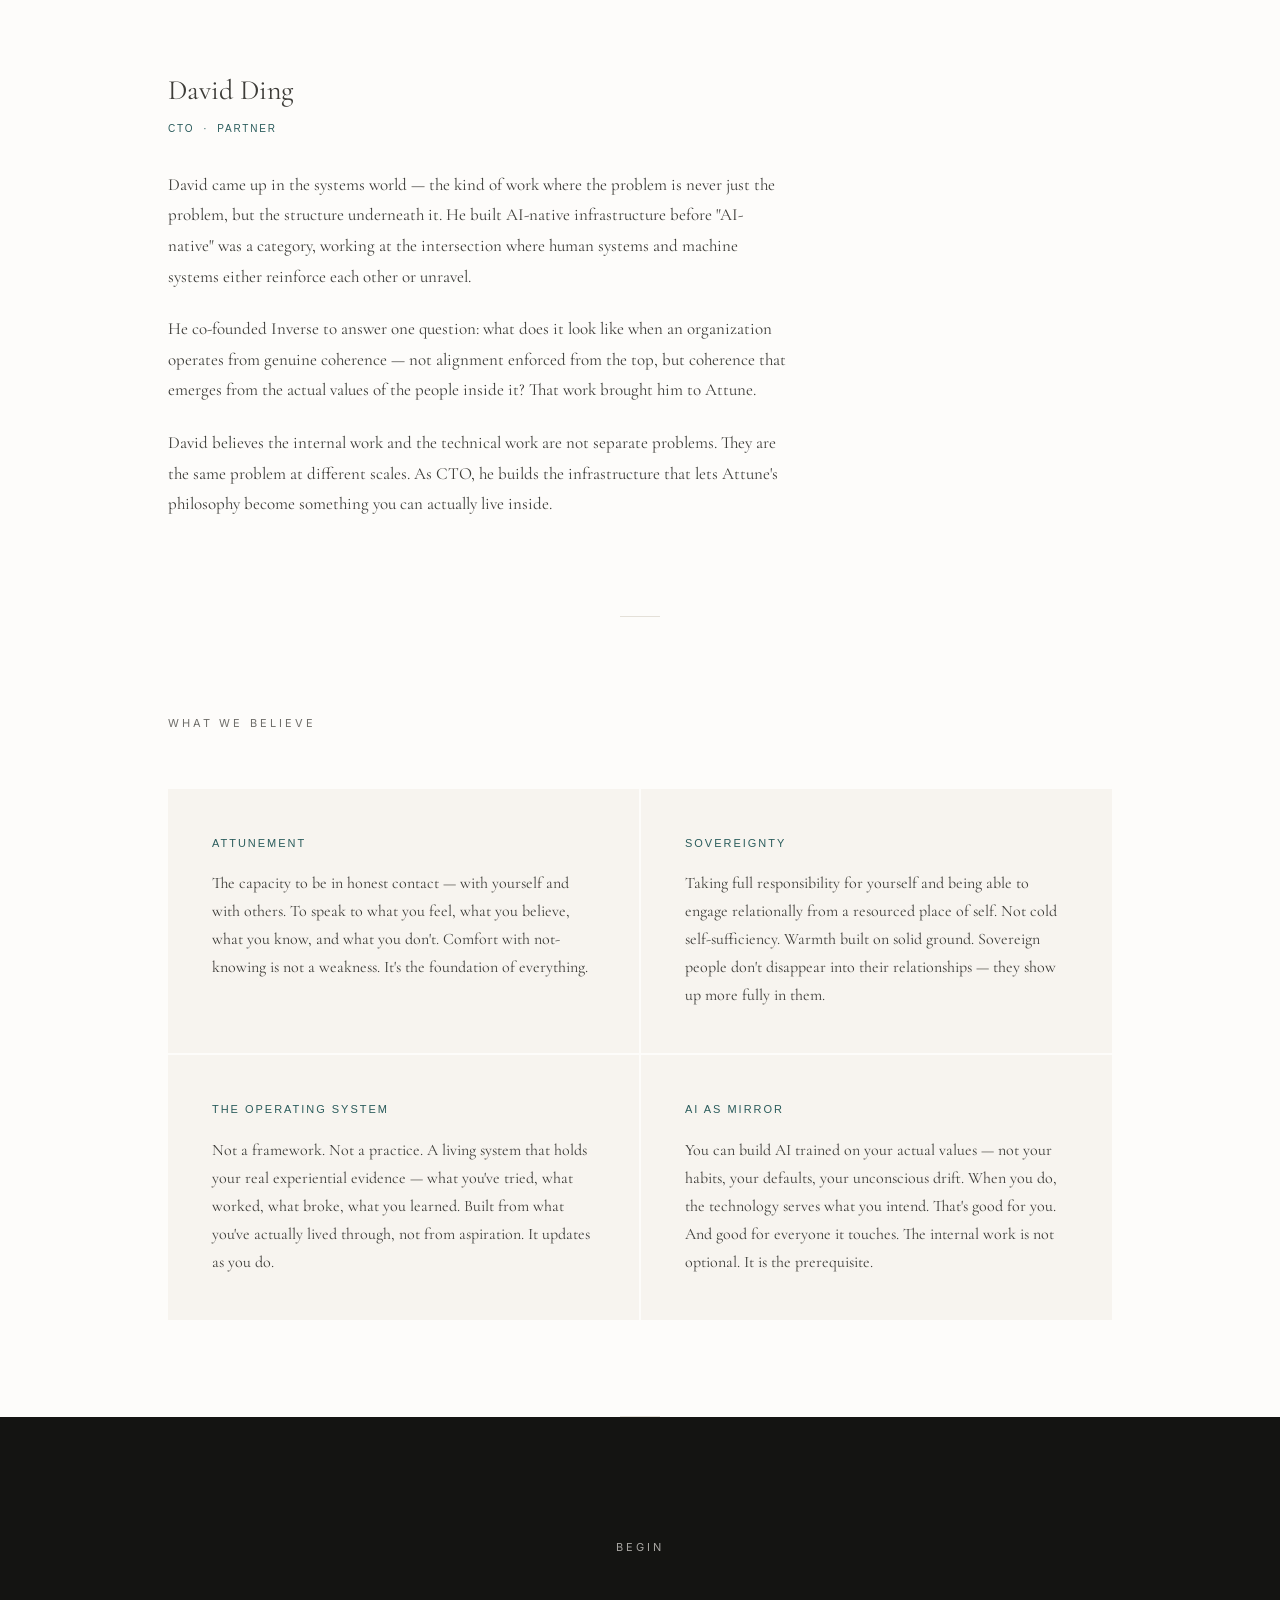
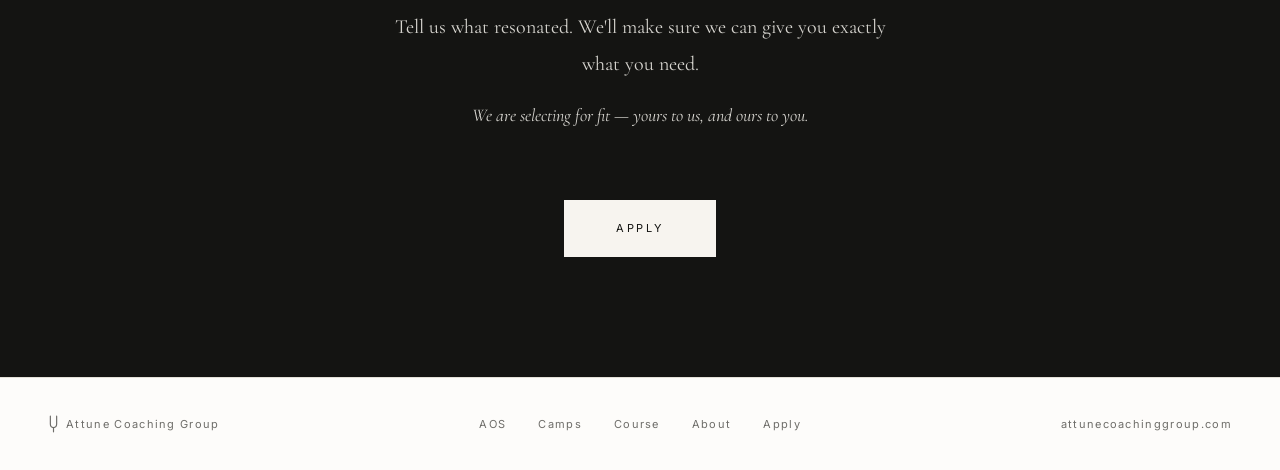
==== commit 5372cb48: "Remove redundant content and extra spacing - Homepage: cut philosophy intro paragraph (hero already " ====
--- a/about.html
+++ b/about.html
@@ -63,18 +63,14 @@
       <p class="name">Kathryn Snyder</p>
       <p class="title">PCC, CPCC &nbsp;·&nbsp; CEO &amp; Founder</p>
       <p>Born in Japan, raised in Germany by Midwesterners — Kat is, by formation, a Third Culture Kid. Permanently curious about what makes people tick. Deeply committed to the belief that no two humans experience the world the same way.</p>
-      <br>
       <p>She spent more than two decades in corporate America — systems engineering, network engineering, people leadership at E*Trade and Capital One. She burned out, twice, and had the self-awareness to ask why. The honest answer: she was achieving on empty. That question — <em>what's dying while I'm busy succeeding?</em> — led her to found Attune a decade ago.</p>
-      <br>
       <p>She holds a PCC, a CPCC, and is trained in Organization and Relationship Systems Coaching. She believes aliveness is the map. And that regeneration — in people, in systems, in organizations — is the only sustainable strategy.</p>
     </div>
     <div>
       <p class="name">Nicki Mollet</p>
       <p class="title">M.Ed. &nbsp;·&nbsp; Partner &amp; COO</p>
       <p>Nicki grew up on the plains of South Dakota, the second of five children in a farming family where discipline wasn't a concept — it was the weather, the harvest, the way things got done. At 18 she was on a plane to Panama, teaching English in a rural community. What Panama gave her wasn't just a first classroom — it gave her the felt knowledge that the deepest form of teaching is really just watching someone become more themselves.</p>
-      <br>
       <p>She spent eleven years in Santiago, Chile — starting as an English teacher, ending as Campus Director, earning her M.Ed. in Imaginative Education along the way. When that life ended — suddenly, painfully — she had to learn something harder than any curriculum: how not to become a victim of her own story. She chose to keep going. She rebuilt. She became a professional coach, and it rewired her.</p>
-      <br>
       <p>Her methodology is relational and somatic. She brings twenty years of cross-cultural experience — Chile, Panama, Austria, Spain, the United States — and the unshakeable belief that belonging is the precondition for everything else: courage, creativity, contribution.</p>
     </div>
     <div class="team-cto">
@@ -82,9 +78,7 @@
       <p class="title">CTO &nbsp;·&nbsp; Partner</p>
       <div class="cto-bio">
         <p>David came up in the systems world — the kind of work where the problem is never just the problem, but the structure underneath it. He built AI-native infrastructure before "AI-native" was a category, working at the intersection where human systems and machine systems either reinforce each other or unravel.</p>
-        <br>
         <p>He co-founded Inverse to answer one question: what does it look like when an organization operates from genuine coherence — not alignment enforced from the top, but coherence that emerges from the actual values of the people inside it? That work brought him to Attune.</p>
-        <br>
         <p>David believes the internal work and the technical work are not separate problems. They are the same problem at different scales. As CTO, he builds the infrastructure that lets Attune's philosophy become something you can actually live inside.</p>
       </div>
     </div>
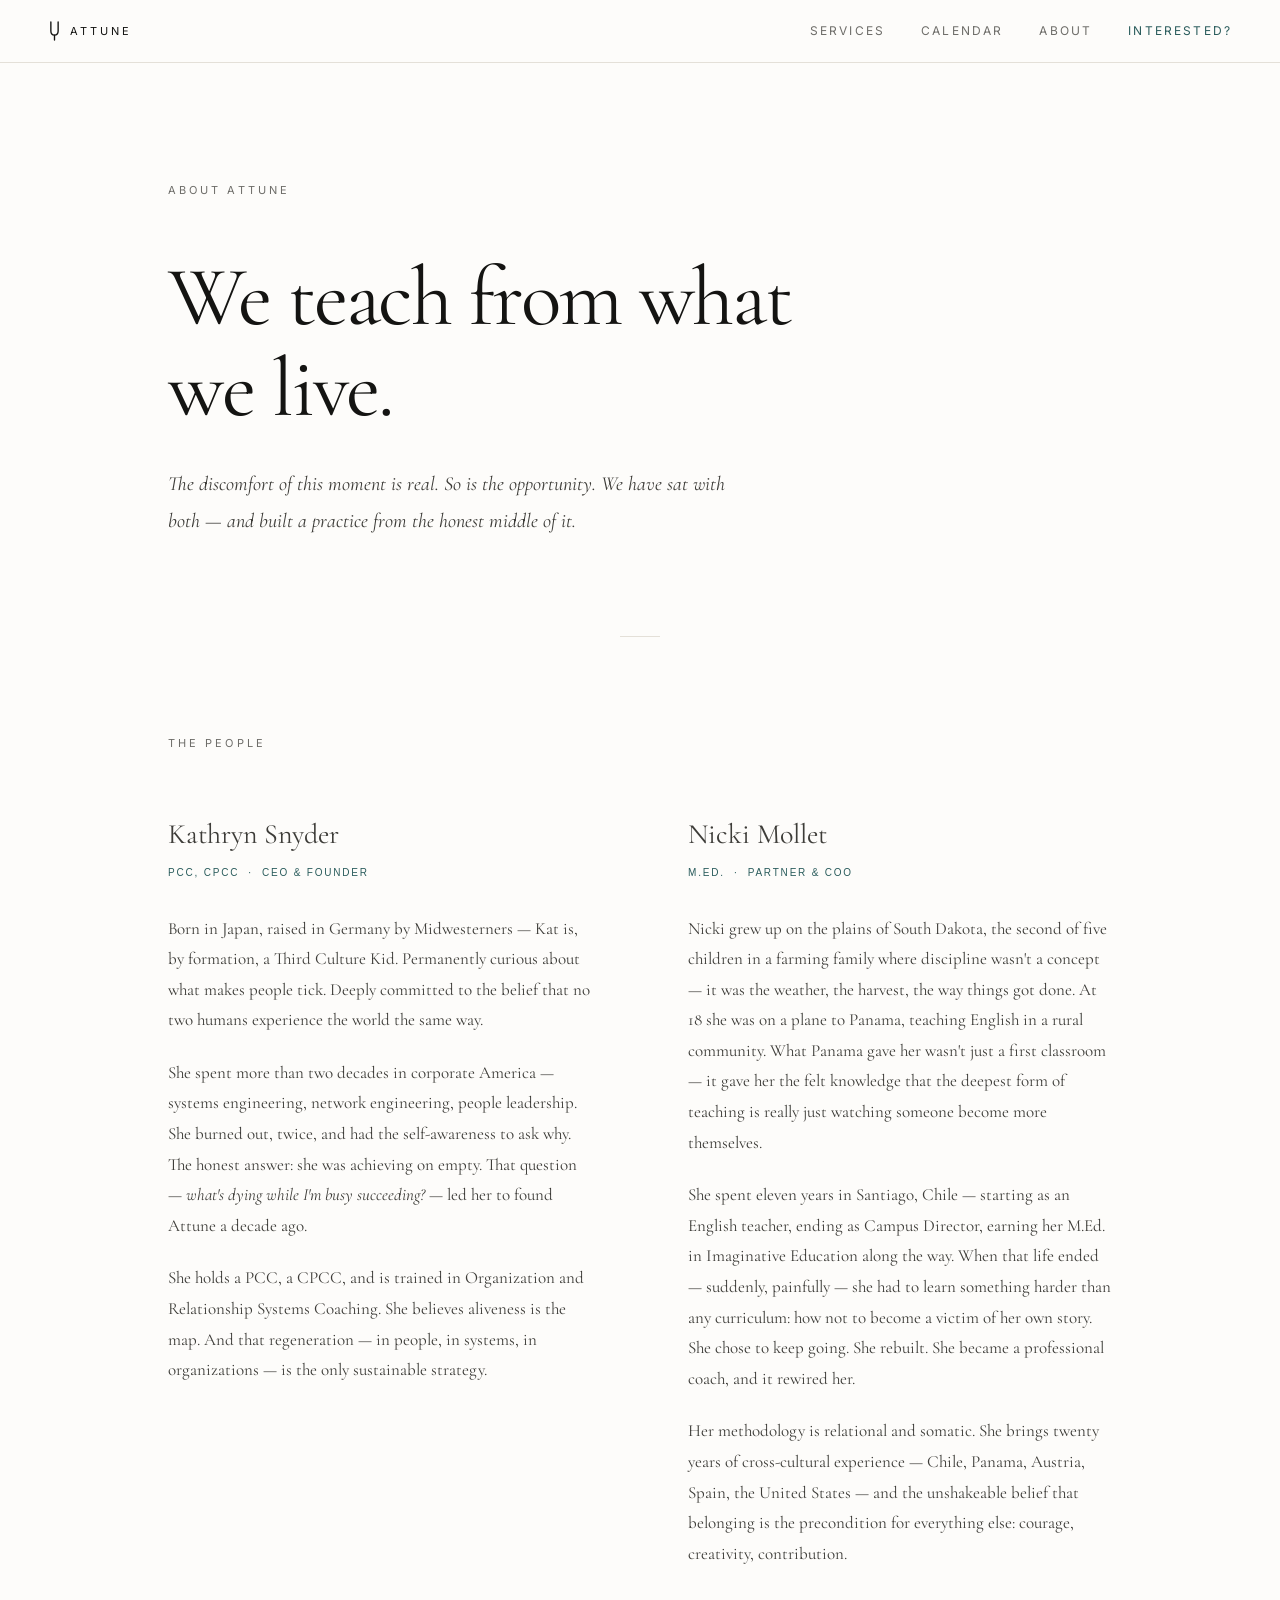
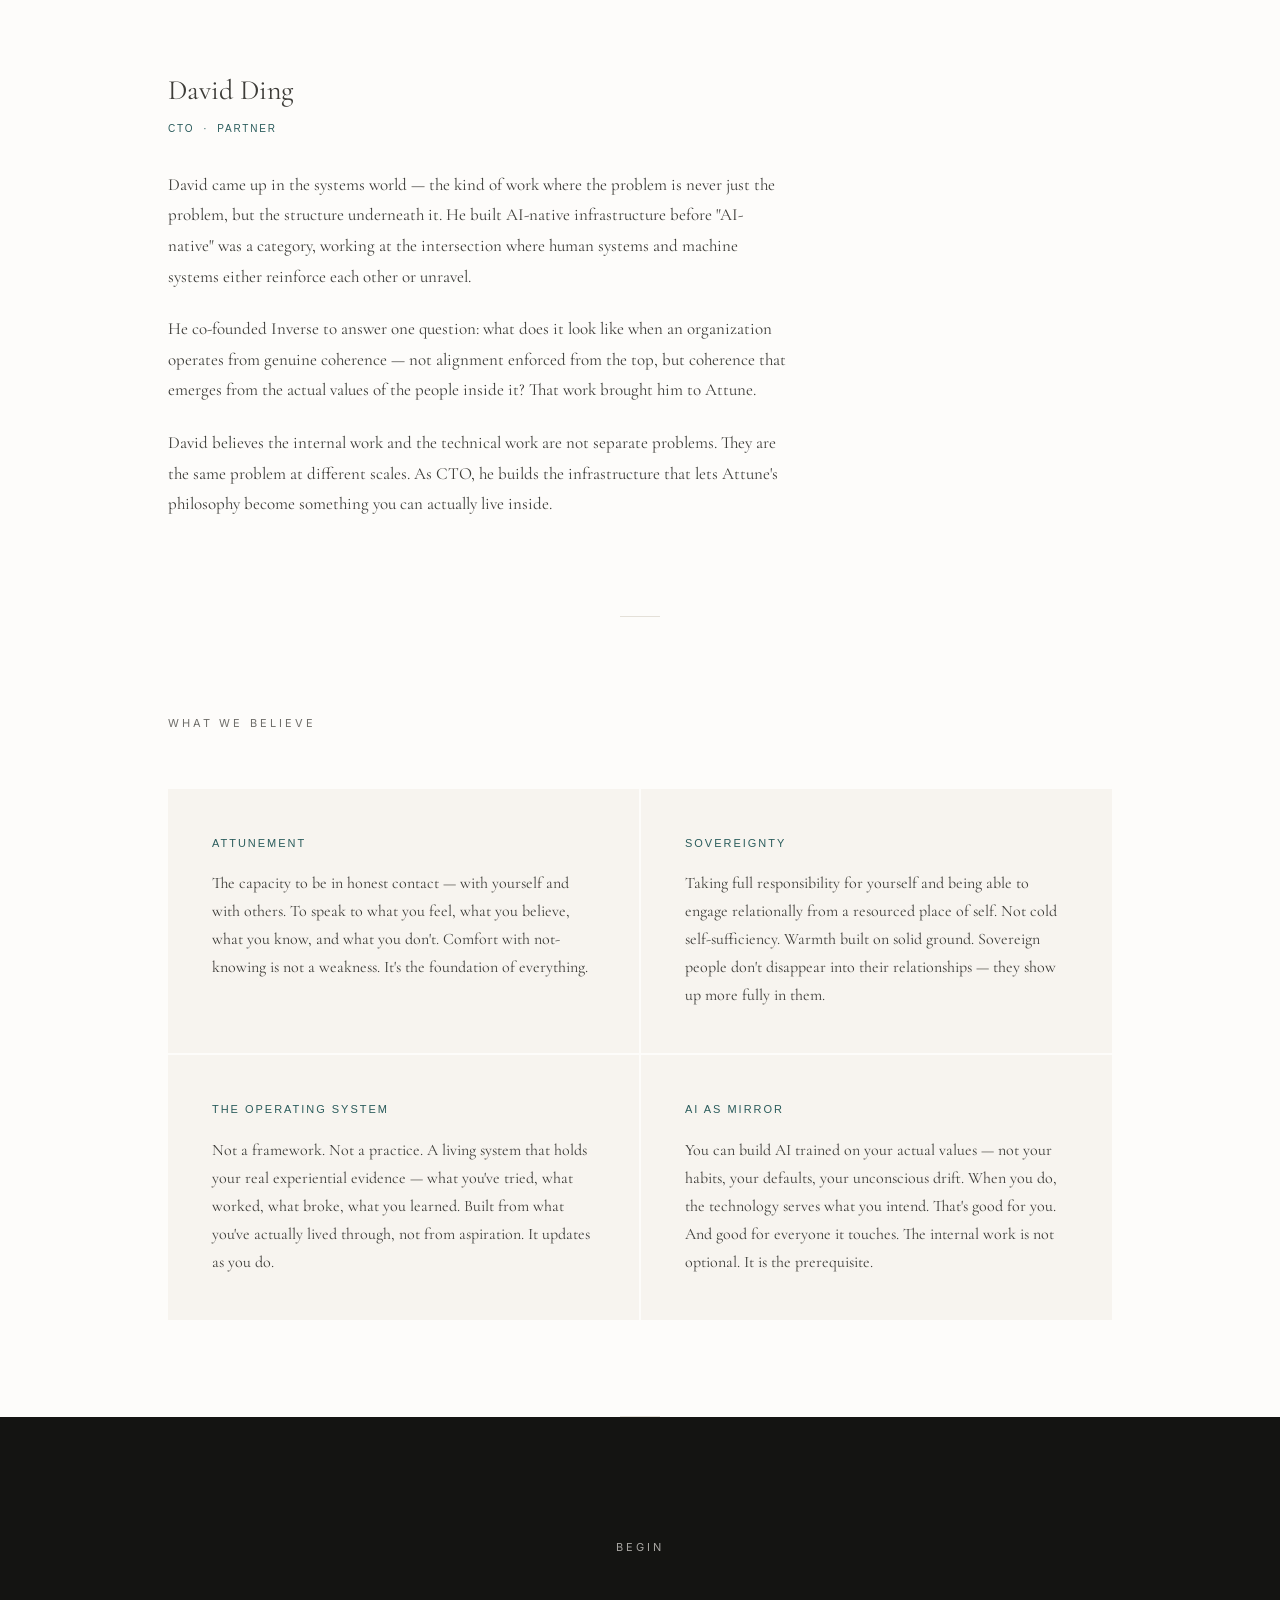
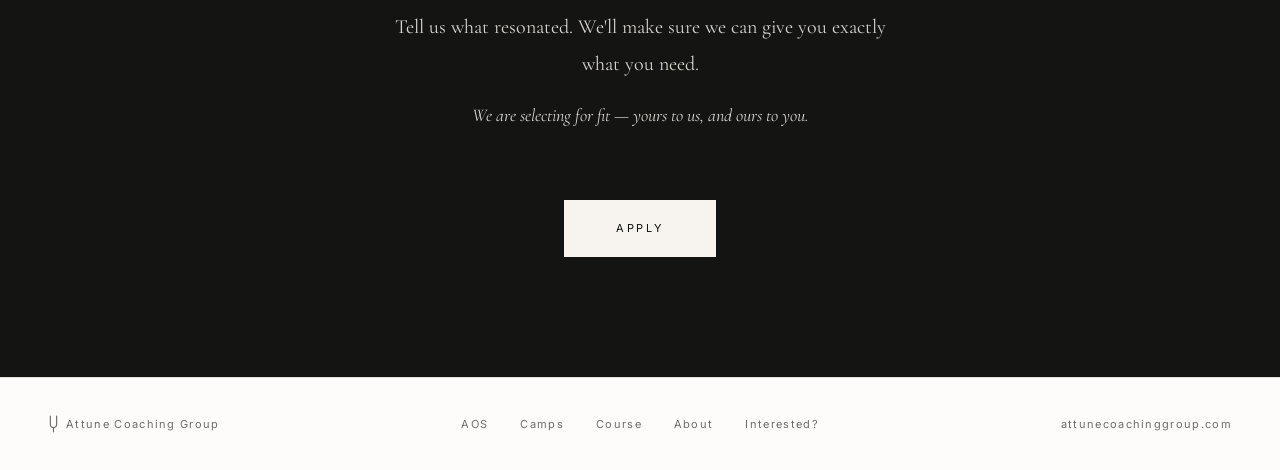
==== commit 6fedea0d: "Major refresh: rebrand, offers restructure, CTA cleanup - Sovereign OS → Sovereign AOS across all pa" ====
--- a/about.html
+++ b/about.html
@@ -43,7 +43,7 @@
     <a href="index.html#work">Services</a>
     <a href="calendar.html">Calendar</a>
     <a href="about.html">About</a>
-    <a href="apply.html" class="cta">Apply</a>
+    <a href="apply.html" class="cta">Interested?</a>
   </div>
 </nav>
 
@@ -63,7 +63,7 @@
       <p class="name">Kathryn Snyder</p>
       <p class="title">PCC, CPCC &nbsp;·&nbsp; CEO &amp; Founder</p>
       <p>Born in Japan, raised in Germany by Midwesterners — Kat is, by formation, a Third Culture Kid. Permanently curious about what makes people tick. Deeply committed to the belief that no two humans experience the world the same way.</p>
-      <p>She spent more than two decades in corporate America — systems engineering, network engineering, people leadership at E*Trade and Capital One. She burned out, twice, and had the self-awareness to ask why. The honest answer: she was achieving on empty. That question — <em>what's dying while I'm busy succeeding?</em> — led her to found Attune a decade ago.</p>
+      <p>She spent more than two decades in corporate America — systems engineering, network engineering, people leadership. She burned out, twice, and had the self-awareness to ask why. The honest answer: she was achieving on empty. That question — <em>what's dying while I'm busy succeeding?</em> — led her to found Attune a decade ago.</p>
       <p>She holds a PCC, a CPCC, and is trained in Organization and Relationship Systems Coaching. She believes aliveness is the map. And that regeneration — in people, in systems, in organizations — is the only sustainable strategy.</p>
     </div>
     <div>
@@ -127,7 +127,7 @@
     <a href="camps.html">Camps</a>
     <a href="course.html">Course</a>
     <a href="about.html">About</a>
-    <a href="apply.html">Apply</a>
+    <a href="apply.html">Interested?</a>
   </div>
   <span>attunecoachinggroup.com</span>
 </footer>
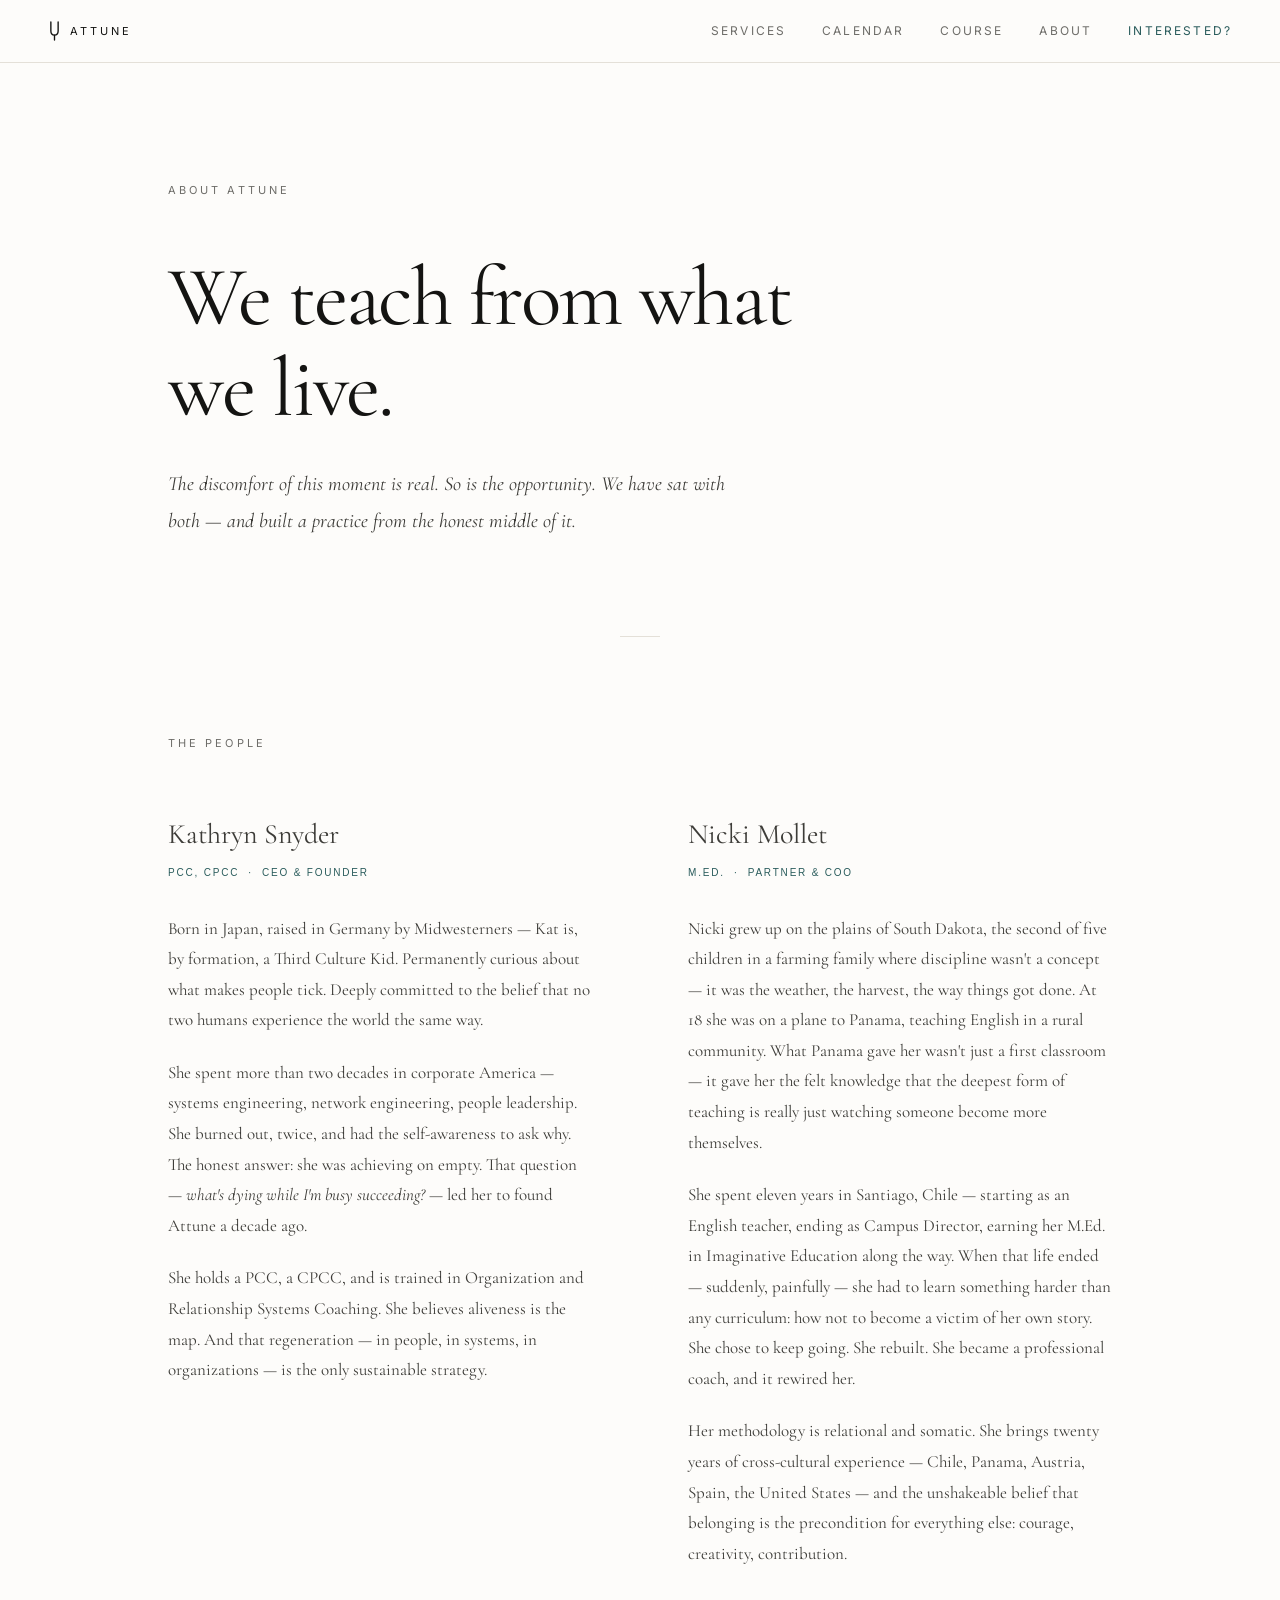
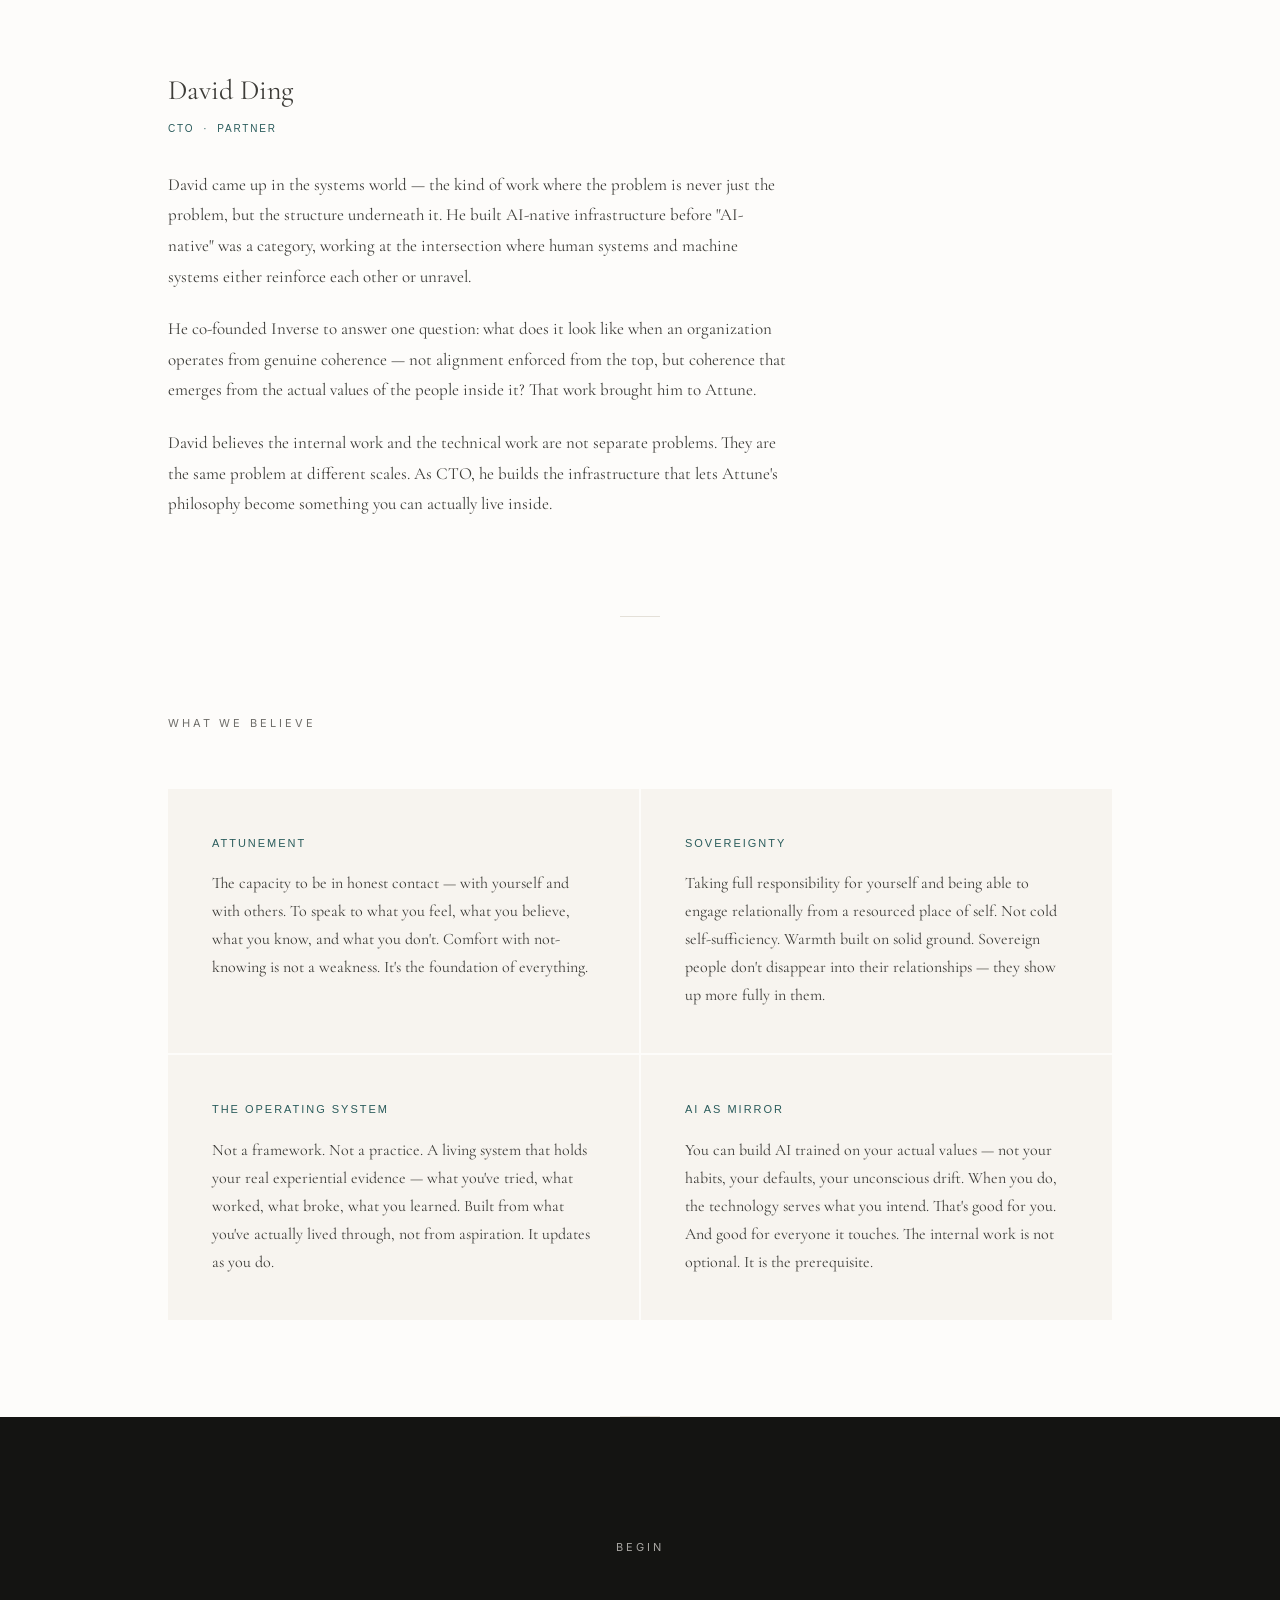
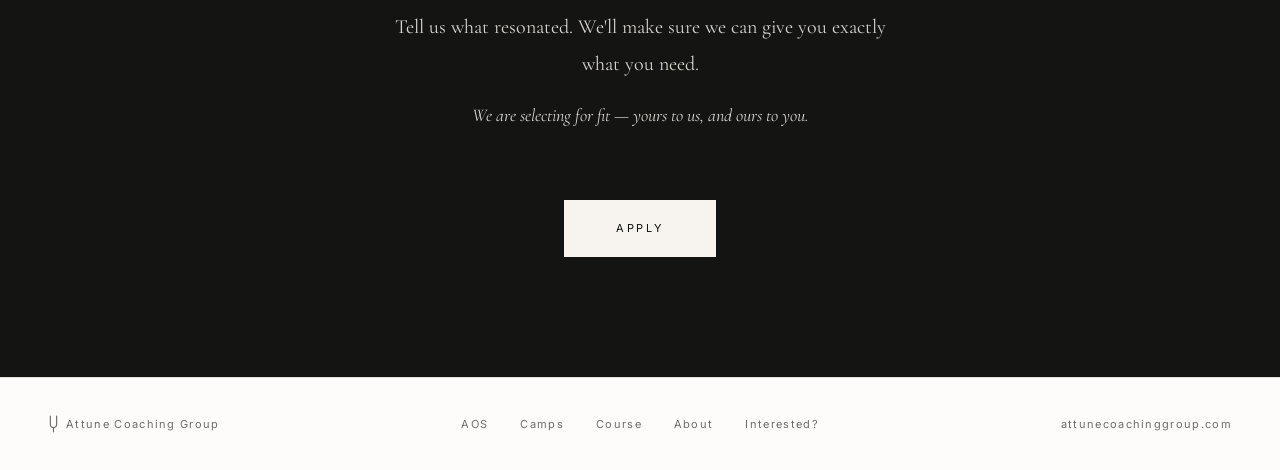
==== commit fcd80a29: "Add Course to main navigation on all pages Co-Authored-By: Claude Sonnet 4.6 <noreply@anthropic.com>" ====
--- a/about.html
+++ b/about.html
@@ -42,6 +42,7 @@
   <div class="nav-links">
     <a href="index.html#work">Services</a>
     <a href="calendar.html">Calendar</a>
+    <a href="course.html">Course</a>
     <a href="about.html">About</a>
     <a href="apply.html" class="cta">Interested?</a>
   </div>
